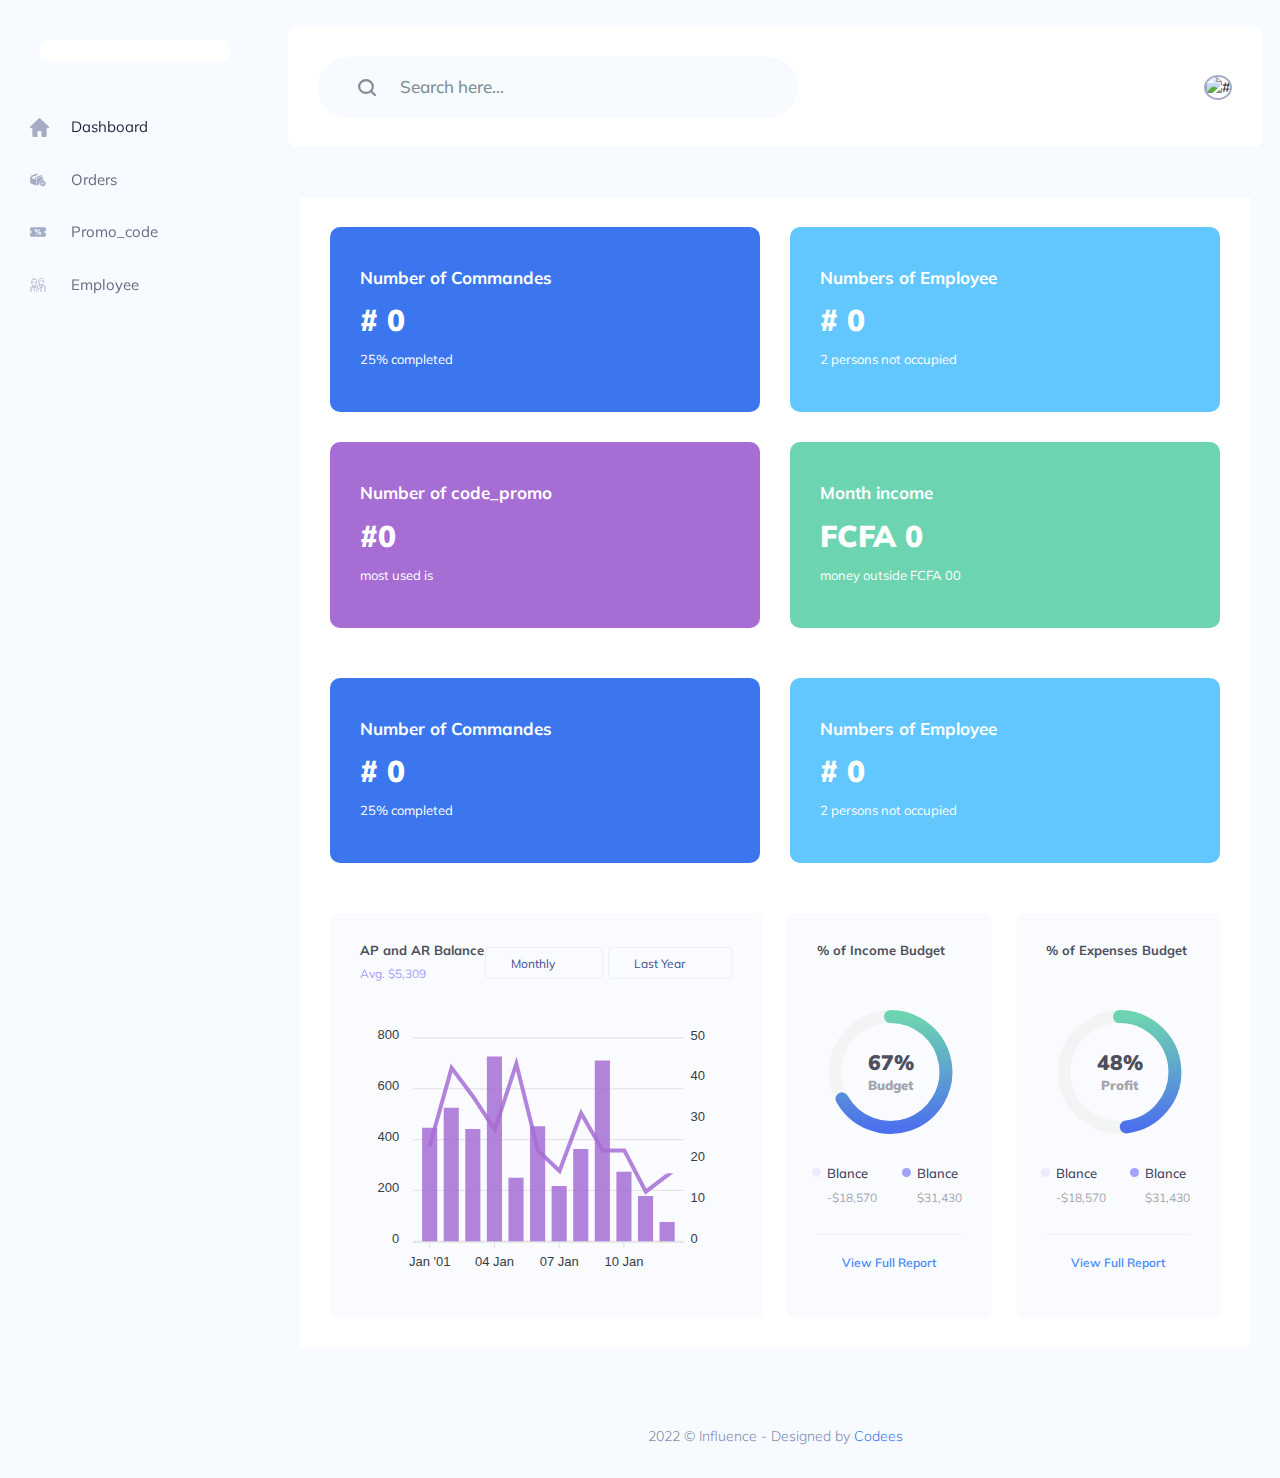
==== index.html @ ca8e5f1f "baseic design complete" ====
<!DOCTYPE html>
<html lang="zxx">

<head>

    <meta charset="utf-8" />
    <meta name="viewport" content="width=device-width, initial-scale=1, shrink-to-fit=no" />
    <title>Finance</title>
    <link rel="icon" href="img/panda.png" type="image/png">

    <link rel="stylesheet" href="css/bootstrap1.min.css" />

    <link rel="stylesheet" href="vendors/themefy_icon/themify-icons.css" />

    <link rel="stylesheet" href="vendors/swiper_slider/css/swiper.min.css" />

    <link rel="stylesheet" href="vendors/select2/css/select2.min.css" />

    <link rel="stylesheet" href="vendors/niceselect/css/nice-select.css" />

    <link rel="stylesheet" href="vendors/owl_carousel/css/owl.carousel.css" />

    <link rel="stylesheet" href="vendors/gijgo/gijgo.min.css" />

    <link rel="stylesheet" href="vendors/font_awesome/css/all.min.css" />
    <link rel="stylesheet" href="vendors/tagsinput/tagsinput.css" />

    <link rel="stylesheet" href="vendors/datatable/css/jquery.dataTables.min.css" />
    <link rel="stylesheet" href="vendors/datatable/css/responsive.dataTables.min.css" />
    <link rel="stylesheet" href="vendors/datatable/css/buttons.dataTables.min.css" />

    <link rel="stylesheet" href="vendors/text_editor/summernote-bs4.css" />

    <link rel="stylesheet" href="vendors/morris/morris.css">

    <link rel="stylesheet" href="vendors/material_icon/material-icons.css" />

    <link rel="stylesheet" href="css/metisMenu.css">

    <link rel="stylesheet" href="css/style1.css" />
    <link rel="stylesheet" href="css/colors/default.css" id="colorSkinCSS">
</head>

<body class="crm_body_bg">



    <nav class="sidebar">
        <div class="logo d-flex justify-content-between">
            <a href="index.html"><img src="img/inverse_logo.png" alt=""></a>
            <div class="sidebar_close_icon d-lg-none">
                <i class="ti-close"></i>
            </div>
        </div>
        <ul id="sidebar_menu">
            <li class="mm-active">
                <a  href="/" aria-expanded="false">
                    <img src="img/menu-icon/1.svg" alt="">
                    <span>Dashboard</span>
                </a>
            </li>
            <li class="">
                <a href="order.html" aria-expanded="false">
                    <img src="img/menu-icon/booking.svg" alt="">
                    <span>Orders</span>
                </a>
            </li>
            <li class="">
                <a href="promo.html" aria-expanded="false">
                    <img src="img/menu-icon/discount.svg" alt="">
                    
                    <span>Promo_code</span>
                </a>
            </li>
            <li class="">
                <a href="employee.html" aria-expanded="false">
                    <img src="img/menu-icon/employees.svg" alt="">
                    <span>Employee</span>
                </a>
            </li>
          
        </ul>
    </nav>


    <section class="main_content dashboard_part">

        <div class="container-fluid g-0">
            <div class="row">
                <div class="col-lg-12 p-0">
                    <div class="header_iner d-flex justify-content-between align-items-center">
                        <div class="sidebar_icon d-lg-none">
                            <i class="ti-menu"></i>
                        </div>
                        <div class="serach_field-area">
                            <div class="search_inner">
                                <form action="#">
                                    <div class="search_field">
                                        <input type="text" placeholder="Search here...">
                                    </div>
                                    <button type="submit"> <img src="img/icon/icon_search.svg" alt=""> </button>
                                </form>
                            </div>
                        </div>
                        <div class="header_right d-flex justify-content-between align-items-center">
                            <div class="profile_info">
                                <img src="img/panda.png" alt="#">
                                <div class="profile_info_iner">
                                    <p>Welcome Admin!</p>
                                    <h5> admin </h5>
                                    <div class="profile_info_details">
                                        <a href="#">My Profile <i class="ti-user"></i></a>
                                        <a href="#">Settings <i class="ti-settings"></i></a>
                                        <a href="#">Log Out <i class="ti-shift-left"></i></a>
                                    </div>
                                </div>
                            </div>
                        </div>
                    </div>
                </div>
            </div>
        </div>

        <div class="main_content_iner ">
            <div class="container-fluid plr_30 body_white_bg pt_30">
                <div class="row justify-content-center">
                    <div class="col-lg-12">
                        <div class="single_element">
                            <div class="quick_activity">
                                <div class="row">
                                    <div class="col-12">
                                        <div class="quick_activity_wrap">
                                            <div class="single_quick_activity ">
                                                <h4>Number of Commandes</h4>
                                                <h3># <span class="counter">000</span> </h3>
                                                <p>25% completed</p>
                                            </div>
                                            <div class="single_quick_activity">
                                                <h4>Numbers of Employee</h4>
                                                <h3># <span class="counter">000</span> </h3>
                                                <p>2 persons not occupied</p>
                                            </div>
                                            <div class="single_quick_activity">
                                                <h4>Number of code_promo</h4>
                                                <h3>#<span class="counter">000</span> </h3>
                                                <p>most used is </p>
                                            </div>
                                            <div class="single_quick_activity">
                                                <h4>Month income</h4>
                                                <h3>FCFA <span class="counter">00</span> </h3>
                                                <p>money outside FCFA 00</p>
                                            </div>
                                        </div>
                                    </div>
                                </div>
                                <div class="row">
                                    <div class="col-12">
                                        <div class="quick_activity_wrap">
                                            <div class="single_quick_activity ">
                                                <h4>Number of Commandes</h4>
                                                <h3># <span class="counter">000</span> </h3>
                                                <p>25% completed</p>
                                            </div>
                                            <div class="single_quick_activity">
                                                <h4>Numbers of Employee</h4>
                                                <h3># <span class="counter">000</span> </h3>
                                                <p>2 persons not occupied</p>
                                            </div>
                                        </div>
                                    </div>
                                </div>
                            </div>
                        </div>
                    </div>
                    
                    <div class="col-lg-12 col-xl-6">
                        <div class="white_box mb_30 min_430">
                            <div class="box_header  box_header_block ">
                                <div class="main-title">
                                    <h3 class="mb-0">AP and AR Balance</h3>
                                    <span>Avg. $5,309</span>
                                </div>
                                <div class="box_select d-flex">
                                    <select class="nice_Select2 mr_5">
                                        <option value="1">Monthly</option>
                                        <option value="1">Monthly</option>
                                    </select>
                                    <select class="nice_Select2 ">
                                        <option value="1">Last Year</option>
                                        <option value="1">this Year</option>
                                    </select>
                                </div>
                            </div>
                            <div id="bar_active"></div>
                        </div>
                    </div>
                    <div class="col-md-6 col-lg-6 col-xl-3 ">
                        <div class="white_box mb_30 min_430">
                            <div class="box_header  box_header_block">
                                <div class="main-title">
                                    <h3 class="mb-0">% of Income Budget</h3>
                                </div>
                            </div>
                            <div id="radial_2"></div>
                            <div class="radial_footer">
                                <div class="radial_footer_inner d-flex justify-content-between">
                                    <div class="left_footer">
                                        <h5> <span style="background-color: #EDECFE;"></span> Blance</h5>
                                        <p>-$18,570</p>
                                    </div>
                                    <div class="left_footer">
                                        <h5> <span style="background-color: #A4A1FB;"></span> Blance</h5>
                                        <p>$31,430</p>
                                    </div>
                                </div>
                                <div class="radial_bottom">
                                    <p><a href="#">View Full Report</a></p>
                                </div>
                            </div>
                        </div>
                    </div>
                    <div class="col-md-6 col-lg-6 col-xl-3">
                        <div class="white_box min_430">
                            <div class="box_header  box_header_block">
                                <div class="main-title">
                                    <h3 class="mb-0">% of Expenses Budget</h3>
                                </div>
                            </div>
                            <div id="radial_1"></div>
                            <div class="radial_footer">
                                <div class="radial_footer_inner d-flex justify-content-between">
                                    <div class="left_footer">
                                        <h5> <span style="background-color: #EDECFE;"></span> Blance</h5>
                                        <p>-$18,570</p>
                                    </div>
                                    <div class="left_footer">
                                        <h5> <span style="background-color: #A4A1FB;"></span> Blance</h5>
                                        <p>$31,430</p>
                                    </div>
                                </div>
                                <div class="radial_bottom">
                                    <p><a href="#">View Full Report</a></p>
                                </div>
                            </div>
                        </div>
                    </div>

                </div>
            </div>
        </div>

        <div class="footer_part">
            <div class="container-fluid">
                <div class="row">
                    <div class="col-lg-12 col-sm-12">
                        <div class="footer_iner text-center">
                            <p>2022 © Influence - Designed by<a target="_blank" href="https://www.codees.cf/"> Codees</a></p>
                        </div>
                    </div>
                </div>
            </div>
        </div>
    </section>



    <script src="js/jquery1-3.4.1.min.js"></script>

    <script src="js/popper1.min.js"></script>

    <script src="js/bootstrap1.min.js"></script>

    <script src="js/metisMenu.js"></script>

    <script src="vendors/count_up/jquery.waypoints.min.js"></script>

    <script src="vendors/chartlist/Chart.min.js"></script>

    <script src="vendors/count_up/jquery.counterup.min.js"></script>

    <script src="vendors/swiper_slider/js/swiper.min.js"></script>

    <script src="vendors/niceselect/js/jquery.nice-select.min.js"></script>

    <script src="vendors/owl_carousel/js/owl.carousel.min.js"></script>

    <script src="vendors/gijgo/gijgo.min.js"></script>

    <script src="vendors/datatable/js/jquery.dataTables.min.js"></script>
    <script src="vendors/datatable/js/dataTables.responsive.min.js"></script>
    <script src="vendors/datatable/js/dataTables.buttons.min.js"></script>
    <script src="vendors/datatable/js/buttons.flash.min.js"></script>
    <script src="vendors/datatable/js/jszip.min.js"></script>
    <script src="vendors/datatable/js/pdfmake.min.js"></script>
    <script src="vendors/datatable/js/vfs_fonts.js"></script>
    <script src="vendors/datatable/js/buttons.html5.min.js"></script>
    <script src="vendors/datatable/js/buttons.print.min.js"></script>
    <script src="js/chart.min.js"></script>

    <script src="vendors/progressbar/jquery.barfiller.js"></script>

    <script src="vendors/tagsinput/tagsinput.js"></script>

    <script src="vendors/text_editor/summernote-bs4.js"></script>
    <script src="vendors/apex_chart/apexcharts.js"></script>

    <script src="js/custom.js"></script>

    <script src="js/active_chart.js"></script>
    <script src="vendors/apex_chart/radial_active.js"></script>
    <script src="vendors/apex_chart/stackbar.js"></script>
    <script src="vendors/apex_chart/area_chart.js"></script>

    <script src="vendors/apex_chart/bar_active_1.js"></script>
    <script src="vendors/chartjs/chartjs_active.js"></script>

</body>

</html>
---- vendors/themefy_icon/themify-icons.css ----
@font-face{font-family:themify;src:url(fonts/themify.eot?-fvbane);src:url(fonts/themify.eot?#iefix-fvbane) format('embedded-opentype'),url(fonts/themify.woff?-fvbane) format('woff'),url(fonts/themify.ttf?-fvbane) format('truetype'),url(fonts/themify.svg?-fvbane#themify) format('svg');font-weight:400;font-style:normal}[class^=ti-],[class*=" ti-"]{font-family:themify;speak:none;font-style:normal;font-weight:400;font-variant:normal;text-transform:none;line-height:1;-webkit-font-smoothing:antialiased;-moz-osx-font-smoothing:grayscale}.ti-wand:before{content:"\e600"}.ti-volume:before{content:"\e601"}.ti-user:before{content:"\e602"}.ti-unlock:before{content:"\e603"}.ti-unlink:before{content:"\e604"}.ti-trash:before{content:"\e605"}.ti-thought:before{content:"\e606"}.ti-target:before{content:"\e607"}.ti-tag:before{content:"\e608"}.ti-tablet:before{content:"\e609"}.ti-star:before{content:"\e60a"}.ti-spray:before{content:"\e60b"}.ti-signal:before{content:"\e60c"}.ti-shopping-cart:before{content:"\e60d"}.ti-shopping-cart-full:before{content:"\e60e"}.ti-settings:before{content:"\e60f"}.ti-search:before{content:"\e610"}.ti-zoom-in:before{content:"\e611"}.ti-zoom-out:before{content:"\e612"}.ti-cut:before{content:"\e613"}.ti-ruler:before{content:"\e614"}.ti-ruler-pencil:before{content:"\e615"}.ti-ruler-alt:before{content:"\e616"}.ti-bookmark:before{content:"\e617"}.ti-bookmark-alt:before{content:"\e618"}.ti-reload:before{content:"\e619"}.ti-plus:before{content:"\e61a"}.ti-pin:before{content:"\e61b"}.ti-pencil:before{content:"\e61c"}.ti-pencil-alt:before{content:"\e61d"}.ti-paint-roller:before{content:"\e61e"}.ti-paint-bucket:before{content:"\e61f"}.ti-na:before{content:"\e620"}.ti-mobile:before{content:"\e621"}.ti-minus:before{content:"\e622"}.ti-medall:before{content:"\e623"}.ti-medall-alt:before{content:"\e624"}.ti-marker:before{content:"\e625"}.ti-marker-alt:before{content:"\e626"}.ti-arrow-up:before{content:"\e627"}.ti-arrow-right:before{content:"\e628"}.ti-arrow-left:before{content:"\e629"}.ti-arrow-down:before{content:"\e62a"}.ti-lock:before{content:"\e62b"}.ti-location-arrow:before{content:"\e62c"}.ti-link:before{content:"\e62d"}.ti-layout:before{content:"\e62e"}.ti-layers:before{content:"\e62f"}.ti-layers-alt:before{content:"\e630"}.ti-key:before{content:"\e631"}.ti-import:before{content:"\e632"}.ti-image:before{content:"\e633"}.ti-heart:before{content:"\e634"}.ti-heart-broken:before{content:"\e635"}.ti-hand-stop:before{content:"\e636"}.ti-hand-open:before{content:"\e637"}.ti-hand-drag:before{content:"\e638"}.ti-folder:before{content:"\e639"}.ti-flag:before{content:"\e63a"}.ti-flag-alt:before{content:"\e63b"}.ti-flag-alt-2:before{content:"\e63c"}.ti-eye:before{content:"\e63d"}.ti-export:before{content:"\e63e"}.ti-exchange-vertical:before{content:"\e63f"}.ti-desktop:before{content:"\e640"}.ti-cup:before{content:"\e641"}.ti-crown:before{content:"\e642"}.ti-comments:before{content:"\e643"}.ti-comment:before{content:"\e644"}.ti-comment-alt:before{content:"\e645"}.ti-close:before{content:"\e646"}.ti-clip:before{content:"\e647"}.ti-angle-up:before{content:"\e648"}.ti-angle-right:before{content:"\e649"}.ti-angle-left:before{content:"\e64a"}.ti-angle-down:before{content:"\e64b"}.ti-check:before{content:"\e64c"}.ti-check-box:before{content:"\e64d"}.ti-camera:before{content:"\e64e"}.ti-announcement:before{content:"\e64f"}.ti-brush:before{content:"\e650"}.ti-briefcase:before{content:"\e651"}.ti-bolt:before{content:"\e652"}.ti-bolt-alt:before{content:"\e653"}.ti-blackboard:before{content:"\e654"}.ti-bag:before{content:"\e655"}.ti-move:before{content:"\e656"}.ti-arrows-vertical:before{content:"\e657"}.ti-arrows-horizontal:before{content:"\e658"}.ti-fullscreen:before{content:"\e659"}.ti-arrow-top-right:before{content:"\e65a"}.ti-arrow-top-left:before{content:"\e65b"}.ti-arrow-circle-up:before{content:"\e65c"}.ti-arrow-circle-right:before{content:"\e65d"}.ti-arrow-circle-left:before{content:"\e65e"}.ti-arrow-circle-down:before{content:"\e65f"}.ti-angle-double-up:before{content:"\e660"}.ti-angle-double-right:before{content:"\e661"}.ti-angle-double-left:before{content:"\e662"}.ti-angle-double-down:before{content:"\e663"}.ti-zip:before{content:"\e664"}.ti-world:before{content:"\e665"}.ti-wheelchair:before{content:"\e666"}.ti-view-list:before{content:"\e667"}.ti-view-list-alt:before{content:"\e668"}.ti-view-grid:before{content:"\e669"}.ti-uppercase:before{content:"\e66a"}.ti-upload:before{content:"\e66b"}.ti-underline:before{content:"\e66c"}.ti-truck:before{content:"\e66d"}.ti-timer:before{content:"\e66e"}.ti-ticket:before{content:"\e66f"}.ti-thumb-up:before{content:"\e670"}.ti-thumb-down:before{content:"\e671"}.ti-text:before{content:"\e672"}.ti-stats-up:before{content:"\e673"}.ti-stats-down:before{content:"\e674"}.ti-split-v:before{content:"\e675"}.ti-split-h:before{content:"\e676"}.ti-smallcap:before{content:"\e677"}.ti-shine:before{content:"\e678"}.ti-shift-right:before{content:"\e679"}.ti-shift-left:before{content:"\e67a"}.ti-shield:before{content:"\e67b"}.ti-notepad:before{content:"\e67c"}.ti-server:before{content:"\e67d"}.ti-quote-right:before{content:"\e67e"}.ti-quote-left:before{content:"\e67f"}.ti-pulse:before{content:"\e680"}.ti-printer:before{content:"\e681"}.ti-power-off:before{content:"\e682"}.ti-plug:before{content:"\e683"}.ti-pie-chart:before{content:"\e684"}.ti-paragraph:before{content:"\e685"}.ti-panel:before{content:"\e686"}.ti-package:before{content:"\e687"}.ti-music:before{content:"\e688"}.ti-music-alt:before{content:"\e689"}.ti-mouse:before{content:"\e68a"}.ti-mouse-alt:before{content:"\e68b"}.ti-money:before{content:"\e68c"}.ti-microphone:before{content:"\e68d"}.ti-menu:before{content:"\e68e"}.ti-menu-alt:before{content:"\e68f"}.ti-map:before{content:"\e690"}.ti-map-alt:before{content:"\e691"}.ti-loop:before{content:"\e692"}.ti-location-pin:before{content:"\e693"}.ti-list:before{content:"\e694"}.ti-light-bulb:before{content:"\e695"}.ti-Italic:before{content:"\e696"}.ti-info:before{content:"\e697"}.ti-infinite:before{content:"\e698"}.ti-id-badge:before{content:"\e699"}.ti-hummer:before{content:"\e69a"}.ti-home:before{content:"\e69b"}.ti-help:before{content:"\e69c"}.ti-headphone:before{content:"\e69d"}.ti-harddrives:before{content:"\e69e"}.ti-harddrive:before{content:"\e69f"}.ti-gift:before{content:"\e6a0"}.ti-game:before{content:"\e6a1"}.ti-filter:before{content:"\e6a2"}.ti-files:before{content:"\e6a3"}.ti-file:before{content:"\e6a4"}.ti-eraser:before{content:"\e6a5"}.ti-envelope:before{content:"\e6a6"}.ti-download:before{content:"\e6a7"}.ti-direction:before{content:"\e6a8"}.ti-direction-alt:before{content:"\e6a9"}.ti-dashboard:before{content:"\e6aa"}.ti-control-stop:before{content:"\e6ab"}.ti-control-shuffle:before{content:"\e6ac"}.ti-control-play:before{content:"\e6ad"}.ti-control-pause:before{content:"\e6ae"}.ti-control-forward:before{content:"\e6af"}.ti-control-backward:before{content:"\e6b0"}.ti-cloud:before{content:"\e6b1"}.ti-cloud-up:before{content:"\e6b2"}.ti-cloud-down:before{content:"\e6b3"}.ti-clipboard:before{content:"\e6b4"}.ti-car:before{content:"\e6b5"}.ti-calendar:before{content:"\e6b6"}.ti-book:before{content:"\e6b7"}.ti-bell:before{content:"\e6b8"}.ti-basketball:before{content:"\e6b9"}.ti-bar-chart:before{content:"\e6ba"}.ti-bar-chart-alt:before{content:"\e6bb"}.ti-back-right:before{content:"\e6bc"}.ti-back-left:before{content:"\e6bd"}.ti-arrows-corner:before{content:"\e6be"}.ti-archive:before{content:"\e6bf"}.ti-anchor:before{content:"\e6c0"}.ti-align-right:before{content:"\e6c1"}.ti-align-left:before{content:"\e6c2"}.ti-align-justify:before{content:"\e6c3"}.ti-align-center:before{content:"\e6c4"}.ti-alert:before{content:"\e6c5"}.ti-alarm-clock:before{content:"\e6c6"}.ti-agenda:before{content:"\e6c7"}.ti-write:before{content:"\e6c8"}.ti-window:before{content:"\e6c9"}.ti-widgetized:before{content:"\e6ca"}.ti-widget:before{content:"\e6cb"}.ti-widget-alt:before{content:"\e6cc"}.ti-wallet:before{content:"\e6cd"}.ti-video-clapper:before{content:"\e6ce"}.ti-video-camera:before{content:"\e6cf"}.ti-vector:before{content:"\e6d0"}.ti-themify-logo:before{content:"\e6d1"}.ti-themify-favicon:before{content:"\e6d2"}.ti-themify-favicon-alt:before{content:"\e6d3"}.ti-support:before{content:"\e6d4"}.ti-stamp:before{content:"\e6d5"}.ti-split-v-alt:before{content:"\e6d6"}.ti-slice:before{content:"\e6d7"}.ti-shortcode:before{content:"\e6d8"}.ti-shift-right-alt:before{content:"\e6d9"}.ti-shift-left-alt:before{content:"\e6da"}.ti-ruler-alt-2:before{content:"\e6db"}.ti-receipt:before{content:"\e6dc"}.ti-pin2:before{content:"\e6dd"}.ti-pin-alt:before{content:"\e6de"}.ti-pencil-alt2:before{content:"\e6df"}.ti-palette:before{content:"\e6e0"}.ti-more:before{content:"\e6e1"}.ti-more-alt:before{content:"\e6e2"}.ti-microphone-alt:before{content:"\e6e3"}.ti-magnet:before{content:"\e6e4"}.ti-line-double:before{content:"\e6e5"}.ti-line-dotted:before{content:"\e6e6"}.ti-line-dashed:before{content:"\e6e7"}.ti-layout-width-full:before{content:"\e6e8"}.ti-layout-width-default:before{content:"\e6e9"}.ti-layout-width-default-alt:before{content:"\e6ea"}.ti-layout-tab:before{content:"\e6eb"}.ti-layout-tab-window:before{content:"\e6ec"}.ti-layout-tab-v:before{content:"\e6ed"}.ti-layout-tab-min:before{content:"\e6ee"}.ti-layout-slider:before{content:"\e6ef"}.ti-layout-slider-alt:before{content:"\e6f0"}.ti-layout-sidebar-right:before{content:"\e6f1"}.ti-layout-sidebar-none:before{content:"\e6f2"}.ti-layout-sidebar-left:before{content:"\e6f3"}.ti-layout-placeholder:before{content:"\e6f4"}.ti-layout-menu:before{content:"\e6f5"}.ti-layout-menu-v:before{content:"\e6f6"}.ti-layout-menu-separated:before{content:"\e6f7"}.ti-layout-menu-full:before{content:"\e6f8"}.ti-layout-media-right-alt:before{content:"\e6f9"}.ti-layout-media-right:before{content:"\e6fa"}.ti-layout-media-overlay:before{content:"\e6fb"}.ti-layout-media-overlay-alt:before{content:"\e6fc"}.ti-layout-media-overlay-alt-2:before{content:"\e6fd"}.ti-layout-media-left-alt:before{content:"\e6fe"}.ti-layout-media-left:before{content:"\e6ff"}.ti-layout-media-center-alt:before{content:"\e700"}.ti-layout-media-center:before{content:"\e701"}.ti-layout-list-thumb:before{content:"\e702"}.ti-layout-list-thumb-alt:before{content:"\e703"}.ti-layout-list-post:before{content:"\e704"}.ti-layout-list-large-image:before{content:"\e705"}.ti-layout-line-solid:before{content:"\e706"}.ti-layout-grid4:before{content:"\e707"}.ti-layout-grid3:before{content:"\e708"}.ti-layout-grid2:before{content:"\e709"}.ti-layout-grid2-thumb:before{content:"\e70a"}.ti-layout-cta-right:before{content:"\e70b"}.ti-layout-cta-left:before{content:"\e70c"}.ti-layout-cta-center:before{content:"\e70d"}.ti-layout-cta-btn-right:before{content:"\e70e"}.ti-layout-cta-btn-left:before{content:"\e70f"}.ti-layout-column4:before{content:"\e710"}.ti-layout-column3:before{content:"\e711"}.ti-layout-column2:before{content:"\e712"}.ti-layout-accordion-separated:before{content:"\e713"}.ti-layout-accordion-merged:before{content:"\e714"}.ti-layout-accordion-list:before{content:"\e715"}.ti-ink-pen:before{content:"\e716"}.ti-info-alt:before{content:"\e717"}.ti-help-alt:before{content:"\e718"}.ti-headphone-alt:before{content:"\e719"}.ti-hand-point-up:before{content:"\e71a"}.ti-hand-point-right:before{content:"\e71b"}.ti-hand-point-left:before{content:"\e71c"}.ti-hand-point-down:before{content:"\e71d"}.ti-gallery:before{content:"\e71e"}.ti-face-smile:before{content:"\e71f"}.ti-face-sad:before{content:"\e720"}.ti-credit-card:before{content:"\e721"}.ti-control-skip-forward:before{content:"\e722"}.ti-control-skip-backward:before{content:"\e723"}.ti-control-record:before{content:"\e724"}.ti-control-eject:before{content:"\e725"}.ti-comments-smiley:before{content:"\e726"}.ti-brush-alt:before{content:"\e727"}.ti-youtube:before{content:"\e728"}.ti-vimeo:before{content:"\e729"}.ti-twitter:before{content:"\e72a"}.ti-time:before{content:"\e72b"}.ti-tumblr:before{content:"\e72c"}.ti-skype:before{content:"\e72d"}.ti-share:before{content:"\e72e"}.ti-share-alt:before{content:"\e72f"}.ti-rocket:before{content:"\e730"}.ti-pinterest:before{content:"\e731"}.ti-new-window:before{content:"\e732"}.ti-microsoft:before{content:"\e733"}.ti-list-ol:before{content:"\e734"}.ti-linkedin:before{content:"\e735"}.ti-layout-sidebar-2:before{content:"\e736"}.ti-layout-grid4-alt:before{content:"\e737"}.ti-layout-grid3-alt:before{content:"\e738"}.ti-layout-grid2-alt:before{content:"\e739"}.ti-layout-column4-alt:before{content:"\e73a"}.ti-layout-column3-alt:before{content:"\e73b"}.ti-layout-column2-alt:before{content:"\e73c"}.ti-instagram:before{content:"\e73d"}.ti-google:before{content:"\e73e"}.ti-github:before{content:"\e73f"}.ti-flickr:before{content:"\e740"}.ti-facebook:before{content:"\e741"}.ti-dropbox:before{content:"\e742"}.ti-dribbble:before{content:"\e743"}.ti-apple:before{content:"\e744"}.ti-android:before{content:"\e745"}.ti-save:before{content:"\e746"}.ti-save-alt:before{content:"\e747"}.ti-yahoo:before{content:"\e748"}.ti-wordpress:before{content:"\e749"}.ti-vimeo-alt:before{content:"\e74a"}.ti-twitter-alt:before{content:"\e74b"}.ti-tumblr-alt:before{content:"\e74c"}.ti-trello:before{content:"\e74d"}.ti-stack-overflow:before{content:"\e74e"}.ti-soundcloud:before{content:"\e74f"}.ti-sharethis:before{content:"\e750"}.ti-sharethis-alt:before{content:"\e751"}.ti-reddit:before{content:"\e752"}.ti-pinterest-alt:before{content:"\e753"}.ti-microsoft-alt:before{content:"\e754"}.ti-linux:before{content:"\e755"}.ti-jsfiddle:before{content:"\e756"}.ti-joomla:before{content:"\e757"}.ti-html5:before{content:"\e758"}.ti-flickr-alt:before{content:"\e759"}.ti-email:before{content:"\e75a"}.ti-drupal:before{content:"\e75b"}.ti-dropbox-alt:before{content:"\e75c"}.ti-css3:before{content:"\e75d"}.ti-rss:before{content:"\e75e"}.ti-rss-alt:before{content:"\e75f"}
---- vendors/niceselect/css/nice-select.css ----
.nice-select{-webkit-tap-highlight-color:transparent;background-color:#fff;border-radius:5px;border:solid 1px #e8e8e8;box-sizing:border-box;clear:both;cursor:pointer;display:block;float:left;font-family:inherit;font-size:14px;font-weight:400;height:42px;line-height:40px;outline:none;padding-left:18px;padding-right:30px;position:relative;text-align:left!important;-webkit-transition:all .2s ease-in-out;transition:all .2s ease-in-out;-webkit-user-select:none;-moz-user-select:none;-ms-user-select:none;user-select:none;white-space:nowrap;width:auto}.nice-select:hover{border-color:#dbdbdb}.nice-select:active,.nice-select.open,.nice-select:focus{border-color:#999}.nice-select:after{border-bottom:2px solid #999;border-right:2px solid #999;content:"";display:block;height:5px;margin-top:-4px;pointer-events:none;position:absolute;right:12px;top:50%;-webkit-transform-origin:66% 66%;-ms-transform-origin:66% 66%;transform-origin:66% 66%;-webkit-transform:rotate(45deg);-ms-transform:rotate(45deg);transform:rotate(45deg);-webkit-transition:all .15s ease-in-out;transition:all .15s ease-in-out;width:5px}.nice-select.open:after{-webkit-transform:rotate(-135deg);-ms-transform:rotate(-135deg);transform:rotate(-135deg)}.nice-select.open .list{opacity:1;pointer-events:auto;max-height:400px;overflow-y:scroll;-webkit-transform:scale(1) translateY(0);-ms-transform:scale(1) translateY(0);transform:scale(1) translateY(0)}.nice-select.disabled{border-color:#ededed;color:#999;pointer-events:none}.nice-select.disabled:after{border-color:#ccc}.nice-select.wide{width:100%}.nice-select.wide .list{left:0!important;right:0!important}.nice-select.right{float:right}.nice-select.right .list{left:auto;right:0}.nice-select.small{font-size:12px;height:36px;line-height:34px}.nice-select.small:after{height:4px;width:4px}.nice-select.small .option{line-height:34px;min-height:34px}.nice-select .list{background-color:#fff;border-radius:5px;box-shadow:0 0 0 1px rgba(68,68,68,.11);box-sizing:border-box;margin-top:4px;opacity:0;overflow:hidden;padding:0;pointer-events:none;position:absolute;top:100%;left:0;-webkit-transform-origin:50% 0;-ms-transform-origin:50% 0;transform-origin:50% 0;-webkit-transform:scale(.75) translateY(-21px);-ms-transform:scale(.75) translateY(-21px);transform:scale(.75) translateY(-21px);-webkit-transition:all .2s cubic-bezier(.5,0,0,1.25),opacity .15s ease-out;transition:all .2s cubic-bezier(.5,0,0,1.25),opacity .15s ease-out;z-index:9}.nice-select .list:hover .option:not(:hover){background-color:transparent!important}.nice-select .option{cursor:pointer;font-weight:400;line-height:40px;list-style:none;min-height:40px;outline:none;padding-left:18px;padding-right:29px;text-align:left;-webkit-transition:all .2s;transition:all .2s}.nice-select .option:hover,.nice-select .option.focus,.nice-select .option.selected.focus{background-color:#f6f6f6}.nice-select .option.selected{font-weight:700}.nice-select .option.disabled{background-color:transparent;color:#999;cursor:default;font-size:13px;text-transform:capitalize;min-height:30px;line-height:30px;padding-top:12px;border-bottom:1px solid #ccc;margin:0 20px 10px;padding-left:0}.nice-select .option.disabled:hover{color:#999}.no-csspointerevents .nice-select .list{display:none}.no-csspointerevents .nice-select.open .list{display:block}.nice-select .list::-webkit-scrollbar{width:0}.nice-select .list{margin-top:5px;top:100%;border-top:0;border-radius:0 0 5px 5px;max-height:210px;overflow-y:scroll;padding:52px 0 0}.nice-select.has-multiple{white-space:inherit;height:auto;padding:7px 12px;min-height:36px;line-height:22px}.nice-select.has-multiple span.current{border:1px solid #ccc;background:#eee;padding:0 10px;border-radius:3px;display:inline-block;line-height:24px;font-size:14px;margin-bottom:3px;margin-right:3px}.nice-select.has-multiple .multiple-options{display:block;line-height:24px;padding:0}.nice-select .nice-select-search-box{box-sizing:border-box;position:absolute;width:100%;top:100%;left:0;z-index:8;padding:5px;background:#fff;opacity:0;pointer-events:none;border-radius:5px 5px 0 0;-webkit-transform-origin:50% 0;-ms-transform-origin:50% 0;transform-origin:50% 0;-webkit-transform:scale(.75) translateY(-21px);-ms-transform:scale(.75) translateY(-21px);transform:scale(.75) translateY(-21px);-webkit-transition:all .2s cubic-bezier(.5,0,0,1.25),opacity .15s ease-out;transition:all .2s cubic-bezier(.5,0,0,1.25),opacity .15s ease-out}.nice-select .nice-select-search{box-sizing:border-box;background-color:#fff;border:1px solid rgba(130,139,178,.3);border-radius:3px;box-shadow:none;color:#333;display:inline-block;vertical-align:middle;padding:0 8px;width:100%!important;height:36px;line-height:36px;outline:0!important}.nice-select.open .nice-select-search-box{opacity:1;z-index:99999;border-radius:0 0 10px 10px;pointer-events:auto;-webkit-transform:scale(1) translateY(1px);-ms-transform:scale(1) translateY(1px);transform:scale(1) translateY(1px)}.nice-select-search::-webkit-input-placeholder{position:relative;top:0}.nice-select-search::-moz-placeholder{position:relative;top:0}.nice-select-search:-ms-input-placeholder{position:relative;top:0}.nice-select-search:-moz-placeholder{position:relative;top:0}
---- vendors/gijgo/gijgo.min.css ----
.gj-button-md,
.gj-text-align-center {
  text-align: center;
}
.gj-button-md,
.gj-modal {
  overflow: hidden;
  outline: 0;
}
.gj-button-md,
.gj-button-md-group {
  position: relative;
  vertical-align: middle;
}
.gj-button,
.gj-button-md,
.gj-cursor-pointer {
  cursor: pointer;
}
.gj-button {
  background-color: #f5f5f5;
  border: 1px solid #ddd;
  color: #000;
  border-radius: 3px;
  padding: 6px 10px;
}
.gj-unselectable {
  -webkit-touch-callout: none;
  -webkit-user-select: none;
  -khtml-user-select: none;
  -moz-user-select: none;
  -ms-user-select: none;
  user-select: none;
}
.gj-row {
  display: -webkit-box;
  display: -ms-flexbox;
  display: flex;
  -ms-flex-wrap: wrap;
  flex-wrap: wrap;
}
.gj-margin-left-5 {
  margin-left: 5px;
}
.gj-margin-left-10 {
  margin-left: 10px;
}
.gj-width-full {
  width: 100%;
}
.gj-font-size-16 {
  font-size: 16px;
}
.gj-hidden {
  display: none;
}
.gj-button-md {
  background: 0 0;
  border: none;
  border-radius: 2px;
  color: rgba(0, 0, 0, 0.87);
  height: 36px;
  margin: 0;
  min-width: 64px;
  padding: 0 16px;
  display: inline-block;
  font-family: Roboto, Helvetica, Arial, sans-serif;
  font-size: 1rem;
  font-weight: 500;
  text-transform: uppercase;
  letter-spacing: 0;
  will-change: box-shadow;
  transition: box-shadow 0.2s cubic-bezier(0.4, 0, 1, 1),
    background-color 0.2s cubic-bezier(0.4, 0, 0.2, 1),
    color 0.2s cubic-bezier(0.4, 0, 0.2, 1);
  text-decoration: none;
  line-height: 36px;
  -webkit-user-select: none;
  -moz-user-select: none;
  -ms-user-select: none;
  user-select: none;
}
.gj-button-md:hover {
  background-color: rgba(158, 158, 158, 0.2);
}
.gj-button-md:disabled {
  color: rgba(0, 0, 0, 0.26);
  background: 0 0;
}
.gj-button-md .gj-icon,
.gj-button-md .material-icons {
  vertical-align: middle;
}
.gj-button-md.gj-button-md-icon {
  width: 24px;
  height: 31px;
  min-width: 24px;
  padding: 0;
  display: table;
}
ul.gj-list-bootstrap li [data-role="image"],
ul.gj-list-md li [data-role="checkbox"],
ul.gj-list-md li [data-role="image"] {
  height: 24px;
  width: 24px;
}
.gj-button-md.gj-button-md-icon .gj-icon,
.gj-button-md.gj-button-md-icon .material-icons {
  display: table-cell;
  margin-right: 0;
  width: 24px;
  height: 24px;
}
.gj-button-md.active {
  background-color: rgba(158, 158, 158, 0.4);
}
.gj-button-md-group {
  display: inline-block;
}
.gj-textbox-md {
  border: none;
  border-bottom: 1px solid rgba(0, 0, 0, 0.42);
  display: block;
  font-family: Helvetica, Arial, sans-serif;
  font-size: 16px;
  line-height: 16px;
  padding: 4px 0;
  margin: 0;
  width: 100%;
  background: 0 0;
  text-align: left;
  color: rgba(0, 0, 0, 0.87);
}
.gj-textbox-md:active,
.gj-textbox-md:focus {
  /* border-bottom: 2px solid rgba(0, 0, 0, 0.42); */
  outline: 0;
}
.gj-textbox-md::placeholder {
  color: #7e7172;;
}
.gj-textbox-md:-ms-input-placeholder {
  color: #7e7172;;
}
.gj-textbox-md::-ms-input-placeholder {
  color: #7e7172;;
}
.gj-md-spacer-24 {
  min-width: 24px;
  width: 24px;
  display: inline-block;
}
.gj-md-spacer-32 {
  min-width: 32px;
  width: 32px;
  display: inline-block;
}
.gj-modal {
  position: fixed;
  top: 0;
  right: 0;
  bottom: 0;
  left: 0;
  z-index: 1203;
  display: none;
  -webkit-overflow-scrolling: touch;
  background-color: rgba(0, 0, 0, 0.54118);
  transition: 0.2s ease opacity;
  will-change: opacity;
}
ul.gj-list li [data-role="wrapper"] {
  display: table;
  width: 100%;
}
ul.gj-list li [data-role="checkbox"],
ul.gj-list li [data-role="image"] {
  display: table-cell;
  vertical-align: middle;
  text-align: center;
}
ul.gj-list li [data-role="display"] {
  display: table-cell;
  vertical-align: middle;
  cursor: pointer;
}
ul.gj-list li [data-role="display"]:empty:before {
  content: "\200b";
}
ul.gj-list-bootstrap {
  padding-left: 0;
  margin-bottom: 0;
}
ul.gj-list-bootstrap li {
  padding: 0;
}
ul.gj-list-bootstrap li [data-role="wrapper"] {
  padding: 0 10px;
}
ul.gj-list-bootstrap li [data-role="checkbox"] {
  width: 24px;
  padding: 3px;
}
ul.gj-list-bootstrap li [data-role="display"] {
  padding: 8px 0 8px 4px;
}
.list-group-item.active ul li,
.list-group-item.active:focus ul li,
.list-group-item.active:hover ul li {
  text-shadow: none;
  color: initial;
}
ul.gj-list-md {
  padding: 0;
  list-style: none;
  line-height: 24px;
  letter-spacing: 0;
  color: #616161;
}
.gj-picker-md,
ul.gj-list-md li {
  font-family: Roboto, Helvetica, Arial, sans-serif;
  font-size: 16px;
  font-weight: 400;
  letter-spacing: 0.04em;
  line-height: 1;
}
ul.gj-list-md li {
  display: list-item;
  list-style-type: none;
  padding: 0;
  min-height: unset;
  box-sizing: border-box;
  align-items: center;
  cursor: default;
  overflow: hidden;
  -webkit-flex-direction: row;
  -ms-flex-direction: row;
  flex-direction: row;
  -webkit-flex-wrap: nowrap;
  -ms-flex-wrap: nowrap;
  flex-wrap: nowrap;
}
ul.gj-list-md li [data-role="display"] {
  padding: 8px 0 8px 5px;
  order: 0;
  flex-grow: 2;
  text-decoration: none;
  box-sizing: border-box;
  align-items: center;
  text-align: left;
  color: rgba(0, 0, 0, 0.87);
}
ul.gj-list-md li.disabled > [data-role="wrapper"] > [data-role="display"] {
  color: #9e9e9e;
}
.gj-list-md-active {
  background: #e0e0e0;
  color: #ff3b00;
}
.gj-picker {
  position: absolute;
  z-index: 1203;
  background-color: #fff;
}
.gj-picker .selected {
  color: #fff;
}
.gj-picker-md {
  color: rgba(0, 0, 0, 0.87);
  border: 1px solid #e0e0e0;
}
.gj-modal .gj-picker-md {
  border: 0;
}
.gj-picker-md [role="header"] {
  color: rgba(255, 255, 255, 0.54);
  display: flex;
  background: #ff3b00;
  align-items: baseline;
  user-select: none;
  justify-content: center;
}
.gj-picker-md [role="footer"] {
  float: right;
  padding: 10px;
}
.gj-picker-md [role="footer"] button.gj-button-md {
  color: #ff3b00;
  font-weight: 700;
  font-size: 13px;
}
.gj-picker-bootstrap {
  border: 1px solid #e0e0e0;
}
.gj-picker-bootstrap .selected {
  color: #888;
}
.gj-picker-bootstrap [role="header"] {
  background: #eee;
  color: #aaa;
}
/* @font-face {
  font-family: gijgo-material;
  src: url(../fonts/gijgo-material.eot?235541);
  src: url(../fonts/gijgo-material.eot?235541#iefix) format("embedded-opentype"),
    url(../fonts/gijgo-material.ttf?235541) format("truetype"),
    url(../fonts/gijgo-material.woff?235541) format("woff"),
    url(../fonts/gijgo-material.svg?235541#gijgo-material) format("svg");
  font-weight: 400;
  font-style: normal;
} */
.gj-icon {
  font-family: gijgo-material !important;
  font-size: 24px;
  speak: none;
  font-style: normal;
  font-weight: 400;
  font-variant: normal;
  text-transform: none;
  line-height: 1;
  letter-spacing: 0;
  -webkit-font-feature-settings: "liga";
  -moz-font-feature-settings: "liga=1";
  -moz-font-feature-settings: "liga";
  -ms-font-feature-settings: "liga" 1;
  font-feature-settings: "liga";
  -webkit-font-variant-ligatures: discretionary-ligatures;
  font-variant-ligatures: discretionary-ligatures;
  -webkit-font-smoothing: antialiased;
  -moz-osx-font-smoothing: grayscale;
}
.gj-icon.undo:before {
  content: "\e900";
}
.gj-icon.vertical-align-top:before {
  content: "\e901";
}
.gj-icon.vertical-align-center:before {
  content: "\e902";
}
.gj-icon.vertical-align-bottom:before {
  content: "\e903";
}
.gj-icon.arrow-dropup:before {
  content: "\e904";
}
.gj-icon.clock:before {
  content: "\e905";
}
.gj-icon.refresh:before {
  content: "\e906";
}
.gj-icon.last-page:before {
  content: "\e907";
}
.gj-icon.first-page:before {
  content: "\e908";
}
.gj-icon.cancel:before {
  content: "\e909";
}
.gj-icon.clear:before {
  content: "\e90a";
}
.gj-icon.check-circle:before {
  content: "\e90b";
}
.gj-icon.delete:before {
  content: "\e90c";
}
.gj-icon.arrow-upward:before {
  content: "\e90d";
}
.gj-icon.arrow-forward:before {
  content: "\e90e";
}
.gj-icon.arrow-downward:before {
  content: "\e90f";
}
.gj-icon.arrow-back:before {
  content: "\e910";
}
.gj-icon.list-numbered:before {
  content: "\e911";
}
.gj-icon.list-bulleted:before {
  content: "\e912";
}
.gj-icon.indent-increase:before {
  content: "\e913";
}
.gj-icon.indent-decrease:before {
  content: "\e914";
}
.gj-icon.redo:before {
  content: "\e915";
}
.gj-icon.align-right:before {
  content: "\e916";
}
.gj-icon.align-left:before {
  content: "\e917";
}
.gj-icon.align-justify:before {
  content: "\e918";
}
.gj-icon.align-center:before {
  content: "\e919";
}
.gj-icon.strikethrough:before {
  content: "\e91a";
}
.gj-icon.italic:before {
  content: "\e91b";
}
.gj-icon.underlined:before {
  content: "\e91c";
}
.gj-icon.bold:before {
  content: "\e91d";
}
.gj-icon.arrow-dropdown:before {
  content: "\e91e";
}
.gj-icon.done:before {
  content: "\e91f";
}
.gj-icon.pencil:before {
  content: "\e920";
}
.gj-icon.minus:before {
  content: "\e921";
}
.gj-icon.plus:before {
  content: "\e922";
}
.gj-icon.chevron-up:before {
  content: "\e923";
}
.gj-icon.chevron-right:before {
  content: "\e924";
}
.gj-icon.chevron-down:before {
  content: "\e925";
}
.gj-icon.chevron-left:before {
  content: "\e926";
}
.gj-icon.event:before {
  content: "\e927";
}
.gj-draggable {
  cursor: move;
}
.gj-resizable-handle {
  position: absolute;
  font-size: 0.1px;
  display: block;
  -ms-touch-action: none;
  touch-action: none;
  z-index: 1203;
}
.gj-dialog-bootstrap [data-role="title"],
.gj-dialog-bootstrap4 [data-role="title"] {
  display: inline;
}
.gj-dialog-bootstrap,
.gj-dialog-bootstrap4,
.gj-dialog-md {
  z-index: 1202;
  overflow: hidden;
}
.gj-resizable-n {
  cursor: n-resize;
  height: 7px;
  width: 100%;
  top: -5px;
  left: 0;
}
.gj-resizable-e {
  cursor: e-resize;
  width: 7px;
  right: -5px;
  top: 0;
  height: 100%;
}
.gj-resizable-s {
  cursor: s-resize;
  height: 7px;
  width: 100%;
  bottom: -5px;
  left: 0;
}
.gj-resizable-w {
  cursor: w-resize;
  width: 7px;
  left: -5px;
  top: 0;
  height: 100%;
}
.gj-resizable-se {
  cursor: se-resize;
  width: 12px;
  height: 12px;
  right: 1px;
  bottom: 1px;
}
.gj-resizable-sw {
  cursor: sw-resize;
  width: 9px;
  height: 9px;
  left: -5px;
  bottom: -5px;
}
.gj-resizable-nw {
  cursor: nw-resize;
  width: 9px;
  height: 9px;
  left: -5px;
  top: -5px;
}
.gj-resizable-ne {
  cursor: ne-resize;
  width: 9px;
  height: 9px;
  right: -5px;
  top: -5px;
}
.gj-dialog-footer {
  position: absolute;
  bottom: 0;
  width: 100%;
  margin-top: 0;
}
.gj-dialog-scrollable [data-role="body"] {
  overflow-x: hidden;
  overflow-y: scroll;
}
.gj-dialog-bootstrap [data-role="close"] {
  line-height: 1.42857143;
}
.gj-dialog-bootstrap4 [data-role="close"] {
  line-height: 1.5;
}
.gj-dialog-md {
  background-color: #fff;
  border: none;
  box-shadow: 0 11px 15px -7px rgba(0, 0, 0, 0.2),
    0 24px 38px 3px rgba(0, 0, 0, 0.14), 0 9px 46px 8px rgba(0, 0, 0, 0.12);
  box-sizing: border-box;
  position: relative;
  display: -webkit-box;
  display: -webkit-flex;
  display: -ms-flexbox;
  display: flex;
  -webkit-box-orient: vertical;
  -webkit-box-direction: normal;
  -webkit-flex-direction: column;
  -ms-flex-direction: column;
  flex-direction: column;
  -webkit-background-clip: padding-box;
  background-clip: padding-box;
  outline: 0;
}
.gj-dialog-md-header {
  padding: 24px 24px 0;
  font-family: Roboto, Helvetica, Arial, sans-serif;
}
.gj-dialog-md-title {
  margin: 0;
  font-weight: 400;
  display: inline;
  line-height: 28px;
  font-size: 20px;
}
.gj-dialog-md-close {
  -webkit-appearance: none;
  padding: 0;
  cursor: pointer;
  background: 0 0;
  border: 0;
  float: right;
  line-height: 28px;
  font-size: 28px;
}
.gj-dialog-md-body {
  padding: 20px 24px 24px;
  color: rgba(0, 0, 0, 0.54);
  font-family: Helvetica, Arial, sans-serif;
  font-size: 14px;
  font-weight: 400;
  line-height: 20px;
}
.gj-dialog-md-footer {
  padding: 8px 8px 8px 24px;
  display: -webkit-flex;
  display: -ms-flexbox;
  display: flex;
  -webkit-flex-direction: row-reverse;
  -ms-flex-direction: row-reverse;
  flex-direction: row-reverse;
  -webkit-flex-wrap: wrap;
  -ms-flex-wrap: wrap;
  flex-wrap: wrap;
  box-sizing: border-box;
}
.gj-dialog-md-footer > :first-child {
  margin-right: 0;
}
.gj-dialog-md-footer > * {
  margin-right: 8px;
  height: 36px;
}
div.gj-grid-wrapper {
  margin: auto;
  position: relative;
  clear: both;
  z-index: 1;
}
table.gj-grid {
  margin: auto;
  border-collapse: collapse;
  width: 100%;
  table-layout: fixed;
}
table.gj-grid thead th [data-role="selectAll"] {
  margin: auto;
}
table.gj-grid-bootstrap thead th [data-role="sorticon"],
table.gj-grid-md thead th [data-role="sorticon"] {
  margin-left: 5px;
}
table.gj-grid thead th [data-role="title"],
table.gj-grid thead th [data-role="sorticon"] {
  display: inline-block;
}
table.gj-grid thead th {
  overflow: hidden;
  text-overflow: ellipsis;
}
table.gj-grid.autogrow-header-row thead th {
  overflow: auto;
  text-overflow: initial;
  white-space: pre-wrap;
  -ms-word-break: break-word;
  word-break: break-word;
}
table.gj-grid > tbody > tr > td {
  overflow: hidden;
  position: relative;
}
table.gj-grid tbody div[data-role="display"] {
  vertical-align: middle;
  text-indent: 0;
  white-space: pre-wrap;
  -ms-word-break: break-word;
  word-break: break-word;
}
table.gj-grid.fixed-body-rows tbody div[data-role="display"] {
  overflow: hidden;
  text-overflow: ellipsis;
  white-space: nowrap;
  -ms-word-break: initial;
  word-break: initial;
}
table.gj-grid tfoot div[data-role="display"] {
  vertical-align: middle;
  text-indent: 0;
  display: flex;
}
table.gj-grid .fa {
  padding: 2px;
}
table.gj-grid > tbody > tr > td > div {
  padding: 2px;
  overflow: hidden;
}
div.gj-grid-wrapper div.gj-grid-loading-cover {
  background: #bbb;
  opacity: 0.5;
  position: absolute;
  vertical-align: middle;
}
div.gj-grid-wrapper div.gj-grid-loading-text {
  position: absolute;
  font-weight: 700;
}
table.gj-grid-bootstrap thead th {
  background-color: #f5f5f5;
  vertical-align: middle;
}
table.gj-grid-bootstrap thead th [data-role="sorticon"] i.gj-icon,
table.gj-grid-bootstrap thead th [data-role="sorticon"] i.material-icons {
  position: absolute;
  font-size: 20px;
  top: 15px;
}
table.gj-grid-bootstrap tbody tr td div[data-role="display"] {
  padding: 0;
}
.gj-grid-bootstrap-4 .gj-checkbox-bootstrap {
  display: inline-block;
  padding-top: 2px;
}
.gj-grid-bootstrap-4 tbody tr.active {
  background-color: rgba(0, 0, 0, 0.075);
}
.gj-grid-md {
  position: relative;
  border: 1px solid #e0e0e0;
  border-collapse: collapse;
  white-space: nowrap;
  font-size: 13px;
  font-family: Roboto, Helvetica, Arial, sans-serif;
  background-color: #fff;
}
.gj-grid-md td:first-of-type,
.gj-grid-md th:first-of-type {
  padding-left: 24px;
}
.gj-grid-md td,
.gj-grid-md th {
  padding: 12px 18px;
  position: relative;
  box-sizing: border-box;
}
.gj-grid-md th {
  vertical-align: bottom;
  font-weight: 700;
  line-height: 31px;
  letter-spacing: 0;
  height: 56px;
  font-size: 12px;
  color: rgba(0, 0, 0, 0.54);
  text-align: right;
}
.gj-grid-md td {
  height: 48px;
  border-top: 1px solid #e0e0e0;
  border-bottom: 1px solid #e0e0e0;
  text-align: left;
  color: rgba(0, 0, 0, 0.87);
}
.gj-grid-bootstrap tbody tr.gj-grid-top-border td,
.gj-grid-md tbody tr.gj-grid-top-border td {
  border-top: 2px solid #777;
}
.gj-grid-bootstrap tbody tr.gj-grid-bottom-border td,
.gj-grid-md tbody tr.gj-grid-bottom-border td {
  border-bottom: 2px solid #777;
}
.gj-grid-md tbody tr {
  position: relative;
  height: 48px;
  transition-duration: 0.28s;
  transition-timing-function: cubic-bezier(0.4, 0, 0.2, 1);
  transition-property: background-color;
}
.gj-grid-md tbody tr:hover {
  background-color: #eee;
}
.gj-grid-md tbody tr.gj-grid-md-select {
  background-color: #f5f5f5;
}
table.gj-grid-md thead th [data-role="sorticon"] i.gj-icon,
table.gj-grid-md thead th [data-role="sorticon"] i.material-icons {
  position: absolute;
  font-size: 16px;
  top: 19px;
}
table.gj-grid-md thead th.gj-grid-select-all {
  padding-bottom: 3px;
}
@media only all {
  td.display-1120,
  td.display-320,
  td.display-480,
  td.display-640,
  td.display-800,
  td.display-960,
  th.display-1120,
  th.display-320,
  th.display-480,
  th.display-640,
  th.display-800,
  th.display-960 {
    display: none;
  }
}
@media screen and (min-width: 20em) {
  table.gj-grid-bootstrap td.display-320,
  table.gj-grid-bootstrap th.display-320 {
    display: table-cell;
  }
}
@media screen and (min-width: 30em) {
  table.gj-grid-bootstrap td.display-480,
  table.gj-grid-bootstrap th.display-480 {
    display: table-cell;
  }
}
@media screen and (min-width: 40em) {
  table.gj-grid-bootstrap td.display-640,
  table.gj-grid-bootstrap th.display-640 {
    display: table-cell;
  }
}
@media screen and (min-width: 50em) {
  table.gj-grid-bootstrap td.display-800,
  table.gj-grid-bootstrap th.display-800 {
    display: table-cell;
  }
}
@media screen and (min-width: 60em) {
  table.gj-grid-bootstrap td.display-960,
  table.gj-grid-bootstrap th.display-960 {
    display: table-cell;
  }
}
@media screen and (min-width: 70em) {
  table.gj-grid-bootstrap td.display-1120,
  table.gj-grid-bootstrap th.display-1120 {
    display: table-cell;
  }
}
.gj-grid-md tfoot tr th {
  padding-right: 14px;
}
.gj-grid-md tfoot tr[data-role="pager"] .gj-grid-mdl-pager-label {
  padding-left: 5px;
  padding-right: 5px;
}
.gj-grid-md tfoot tr[data-role="pager"] .gj-dropdown-md {
  margin-left: 12px;
}
.gj-grid-md tfoot tr[data-role="pager"] .gj-dropdown-md [role="presenter"] {
  font-size: 12px;
  font-weight: 700;
  color: rgba(0, 0, 0, 0.54);
}
.gj-grid-md
  tfoot
  tr[data-role="pager"]
  .gj-dropdown-md
  [role="presenter"]
  [role="display"] {
  text-align: right;
}
.gj-grid-md tfoot tr[data-role="pager"] .gj-grid-md-limit-select {
  margin-left: 10px;
  font-size: 12px;
  font-weight: 700;
  color: rgba(0, 0, 0, 0.54);
}
.gj-grid-bootstrap tfoot tr[data-role="pager"] th {
  line-height: 30px;
  background-color: #f5f5f5;
}
.gj-grid-bootstrap tfoot tr[data-role="pager"] th > div > button,
.gj-grid-bootstrap tfoot tr[data-role="pager"] th > div > div {
  margin-right: 5px;
}
.gj-grid-bootstrap-4 tfoot tr[data-role="pager"] th > div button {
  height: 34px;
}
.gj-grid-bootstrap-4
  tfoot
  tr[data-role="pager"]
  th
  div
  .gj-dropdown-bootstrap-4
  .gj-dropdown-expander-mi
  .gj-icon {
  top: 5px;
}
.gj-grid-bootstrap-3 tfoot tr[data-role="pager"] th > div > input {
  margin-right: 5px;
  width: 40px;
  text-align: right;
  display: inline-block;
  font-weight: 700;
}
.gj-grid-bootstrap-4 tfoot tr[data-role="pager"] th > div > div.input-group {
  width: 40px;
}
.gj-grid-bootstrap-4
  tfoot
  tr[data-role="pager"]
  th
  > div
  > div.input-group
  input {
  text-align: right;
  font-weight: 700;
  height: 34px;
  padding-top: 2px;
  padding-bottom: 6px;
}
.gj-grid-bootstrap tfoot tr[data-role="pager"] th > div > select {
  display: inline-block;
  margin-right: 5px;
  width: 60px;
}
.gj-grid-bootstrap
  tfoot
  tr[data-role="pager"]
  th
  .gj-dropdown-bootstrap
  .gj-list-bootstrap
  [data-role="display"] {
  line-height: 14px;
}
.gj-grid-bootstrap
  tfoot
  tr[data-role="pager"]
  th
  .gj-dropdown-bootstrap
  [role="presenter"]
  [role="display"] {
  font-weight: 700;
}
.gj-grid-bootstrap
  tfoot
  tr[data-role="pager"]
  th
  .gj-dropdown-bootstrap-3
  [role="presenter"] {
  padding: 2px 8px;
}
.gj-grid-bootstrap
  tfoot
  tr[data-role="pager"]
  th
  .gj-dropdown-bootstrap-4
  [role="presenter"] {
  padding: 1px 8px;
}
.gj-grid thead tr th div.gj-grid-column-resizer-wrapper {
  position: relative;
  width: 100%;
  height: 0;
  top: 0;
  left: 0;
  padding: 0;
}
span.gj-grid-column-resizer {
  position: absolute;
  right: 0;
  width: 10px;
  top: -100px;
  height: 300px;
  z-index: 1203;
  cursor: e-resize;
}
.gj-grid-resize-cursor {
  cursor: e-resize;
}
.gj-grid-md tbody tr td.gj-grid-left-border,
.gj-grid-md thead tr th.gj-grid-left-border {
  border-left: 3px solid #777;
}
.gj-grid-md tbody tr td.gj-grid-right-border,
.gj-grid-md thead tr th.gj-grid-right-border {
  border-right: 3px solid #777;
}
.gj-grid-bootstrap tbody tr td.gj-grid-left-border,
.gj-grid-bootstrap thead tr th.gj-grid-left-border {
  border-left: 5px solid #ddd;
}
.gj-grid-bootstrap tbody tr td.gj-grid-right-border,
.gj-grid-bootstrap thead tr th.gj-grid-right-border {
  border-right: 5px solid #ddd;
}
.gj-dirty {
  position: absolute;
  top: 0;
  left: 0;
  border-style: solid;
  border-width: 3px;
  border-color: red transparent transparent red;
  padding: 0;
  overflow: hidden;
  vertical-align: top;
}
.gj-grid-md tbody tr td.gj-grid-management-column {
  padding: 3px;
}
.gj-grid-md tbody tr td[data-mode="edit"] {
  padding: 0 18px;
}
.gj-grid-bootstrap tbody tr td[data-mode="edit"],
.gj-grid-bootstrap tbody tr td[data-mode="edit"] [data-role="edit"],
.gj-grid-md tbody .gj-dropdown-md [role="presenter"] [role="display"] {
  padding: 0;
}
.gj-grid-bootstrap-3 tbody tr td.gj-grid-management-column {
  padding: 3px;
}
.gj-grid-bootstrap-3 tbody tr td[data-mode="edit"] {
  height: 38px;
}
.gj-grid-bootstrap-3
  tbody
  tr
  td[data-mode="edit"]
  [data-role="edit"]
  input[type="text"] {
  height: 37px;
  padding: 8px;
}
.gj-grid-bootstrap-3
  tbody
  tr
  td[data-mode="edit"]
  .gj-dropdown-bootstrap
  [role="presenter"] {
  border: 0;
  border-radius: 0;
  height: 37px;
  padding-left: 8px;
}
.gj-grid-bootstrap-3 tbody tr td[data-mode="edit"] .gj-datepicker-bootstrap {
  height: 37px;
}
.gj-grid-bootstrap-3
  tbody
  tr
  td[data-mode="edit"]
  .gj-datepicker-bootstrap
  [role="input"] {
  height: 37px;
  border: 0;
  border-radius: 0;
}
.gj-grid-bootstrap-3
  tbody
  tr
  td[data-mode="edit"]
  .gj-datepicker-bootstrap
  [role="right-icon"] {
  border: 0;
  border-radius: 0;
}
.gj-grid-bootstrap-3 tbody tr td[data-mode="edit"] .gj-checkbox-bootstrap {
  display: inline-block;
  padding-top: 10px;
  height: 32px;
}
.gj-grid-bootstrap-4 tbody tr td.gj-grid-management-column {
  padding: 6px;
}
.gj-grid-bootstrap-4
  tbody
  tr
  td[data-mode="edit"]
  [data-role="edit"]
  input[type="text"] {
  height: 48px;
  padding-left: 12px;
}
.gj-grid-bootstrap-4
  tbody
  tr
  td[data-mode="edit"]
  .gj-dropdown-bootstrap
  [role="presenter"] {
  border: 0;
  border-radius: 0;
  height: 48px;
  padding-left: 12px;
  font-family: -apple-system, system-ui, BlinkMacSystemFont, "Segoe UI", Roboto,
    "Helvetica Neue", Arial, sans-serif;
}
.gj-grid-bootstrap-4
  tbody
  tr
  td[data-mode="edit"]
  .gj-dropdown-bootstrap-4
  [role="expander"].gj-dropdown-expander-mi
  .gj-icon,
.gj-grid-bootstrap-4
  tbody
  tr
  td[data-mode="edit"]
  .gj-dropdown-bootstrap-4
  [role="expander"].gj-dropdown-expander-mi
  .material-icons {
  top: 13px;
}
.gj-grid-bootstrap-4 tbody tr td[data-mode="edit"] .gj-datepicker-bootstrap {
  height: 48px;
}
.gj-grid-bootstrap-4
  tbody
  tr
  td[data-mode="edit"]
  .gj-datepicker-bootstrap
  [role="input"] {
  height: 48px;
  border: 0;
  border-radius: 0;
}
.gj-grid-bootstrap-4
  tbody
  tr
  td[data-mode="edit"]
  .gj-datepicker-bootstrap
  [role="right-icon"] {
  background-color: #fff;
}
.gj-grid-bootstrap-4
  tbody
  tr
  td[data-mode="edit"]
  .gj-datepicker-bootstrap
  [role="right-icon"]
  button {
  border: 0;
  border-radius: 0;
  width: 43px;
  position: relative;
}
.gj-grid-bootstrap-4
  tbody
  tr
  td[data-mode="edit"]
  .gj-datepicker-bootstrap
  [role="right-icon"]
  .gj-icon,
.gj-grid-bootstrap-4
  tbody
  tr
  td[data-mode="edit"]
  .gj-datepicker-bootstrap
  [role="right-icon"]
  .material-icons {
  top: 13px;
  left: 10px;
  font-size: 24px;
}
.gj-grid-bootstrap-4 tbody tr td[data-mode="edit"] .gj-checkbox-bootstrap {
  display: inline-block;
  padding-top: 15px;
  height: 42px;
}
.gj-grid-md thead tr[data-role="filter"] th {
  border-top: 1px solid #e0e0e0;
}
div.gj-grid-wrapper div.gj-grid-bootstrap-toolbar {
  background-color: #f5f5f5;
  padding: 8px;
  font-weight: 700;
  border: 1px solid #ddd;
}
div.gj-grid-wrapper div.gj-grid-bootstrap-4-toolbar {
  background-color: #f5f5f5;
  padding: 12px;
  font-weight: 700;
  border: 1px solid #ddd;
}
div.gj-grid-wrapper div.gj-grid-md-toolbar {
  font-weight: 700;
  font-size: 24px;
  font-family: Helvetica, Arial, sans-serif;
  background-color: #fff;
  border-top: 1px solid #e0e0e0;
  border-left: 1px solid #e0e0e0;
  border-right: 1px solid #e0e0e0;
  border-bottom: 0;
  border-collapse: collapse;
  padding: 0 18px;
  line-height: 56px;
}
.gj-checkbox-bootstrap,
.gj-checkbox-md {
  min-width: 0;
  font-weight: 400;
  text-align: center;
  position: relative;
}
table.gj-grid-scrollable tbody {
  overflow-y: auto;
  overflow-x: hidden;
  display: block;
}
table.gj-grid-md.gj-grid-scrollable {
  border-bottom: 0;
}
table.gj-grid-md.gj-grid-scrollable tbody {
  border-right: 1px solid #e0e0e0;
  border-bottom: 1px solid #e0e0e0;
}
table.gj-grid-md.gj-grid-scrollable tfoot {
  border-bottom: 1px solid #e0e0e0;
}
table.gj-grid-bootstrap.gj-grid-scrollable {
  border-bottom: 0;
}
table.gj-grid-bootstrap.gj-grid-scrollable tbody {
  border-right: 1px solid #ddd;
  border-bottom: 1px solid #ddd;
}
table.gj-grid-bootstrap.gj-grid-scrollable
  tbody
  tr[data-role="row"]:first-child
  td {
  border-top: 0;
}
table.gj-grid-bootstrap.gj-grid-scrollable
  tbody
  tr[data-role="row"]
  td:first-child {
  border-left: 0;
}
table.gj-grid-bootstrap.gj-grid-scrollable
  tbody
  tr[data-role="row"]
  td:last-child {
  border-right: 0;
}
table.gj-grid-bootstrap.gj-grid-scrollable tfoot {
  border-bottom: 1px solid #ddd;
}
ul.gj-list li [data-role="spacer"] {
  display: table-cell;
}
ul.gj-list li [data-role="expander"] {
  display: table-cell;
  vertical-align: middle;
  text-align: center;
  cursor: pointer;
}
[data-type="tree"] ul li [data-role="expander"].gj-tree-font-awesome-expander,
[data-type="tree"] ul li [data-role="expander"].gj-tree-glyphicons-expander,
[data-type="tree"]
  ul
  li
  [data-role="expander"].gj-tree-material-icons-expander {
  width: 24px;
}
[data-type="tree"]
  ul
  li
  [data-role="expander"].gj-tree-glyphicons-expander
  .glyphicon {
  top: 4px;
  height: 24px;
}
.gj-tree-bootstrap-3 ul.gj-list-bootstrap li {
  border: 0;
  border-radius: 0;
  color: #333;
}
.gj-tree-bootstrap-3 ul.gj-list-bootstrap li.active {
  color: #fff;
}
.gj-tree-bootstrap-3 ul.gj-list-bootstrap li.disabled {
  color: #777;
  background-color: #eee;
}
.gj-tree-bootstrap-4 ul.gj-list-bootstrap li {
  border: 0;
  border-radius: 0;
  color: #212529;
}
.gj-tree-bootstrap-4 ul.gj-list-bootstrap li.active {
  color: #fff;
}
.gj-tree-bootstrap-4 ul.gj-list-bootstrap li.disabled {
  color: #868e96;
}
.gj-tree-bootstrap-4 ul.gj-list-bootstrap li ul.gj-list-bootstrap {
  width: 100%;
}
.gj-tree-bootstrap-border ul.gj-list-bootstrap li {
  border: 1px solid #ddd;
}
.gj-tree-bootstrap-border ul.gj-list-bootstrap li ul.gj-list-bootstrap li {
  border-left: 0;
  border-right: 0;
}
.gj-tree-bootstrap-border ul.gj-list-bootstrap li:first-child {
  border-top-left-radius: 4px;
  border-top-right-radius: 4px;
}
.gj-tree-bootstrap-border ul.gj-list-bootstrap li:last-child {
  border-bottom-left-radius: 4px;
  border-bottom-right-radius: 4px;
}
.gj-tree-bootstrap-border
  ul.gj-list-bootstrap
  li
  ul.gj-list-bootstrap
  li:first-child {
  border-top-left-radius: 0;
  border-top-right-radius: 0;
}
.gj-tree-bootstrap-border
  ul.gj-list-bootstrap
  li
  ul.gj-list-bootstrap
  li:last-child {
  border-bottom: 0;
  border-bottom-left-radius: 0;
  border-bottom-right-radius: 0;
}
ul.gj-list-bootstrap li [data-role="expander"].gj-tree-material-icons-expander {
  padding-top: 8px;
  padding-bottom: 4px;
}
.gj-tree-drag-el,
.gj-tree-drag-el li {
  padding: 0;
  margin: 0;
}
ul.gj-list-bootstrap
  li
  [data-role="expander"].gj-tree-material-icons-expander
  .gj-icon {
  width: 24px;
  height: 24px;
}
ul.gj-list-md li.disabled > [data-role="wrapper"] > [data-role="expander"] {
  color: #9e9e9e;
}
.gj-tree-md-border ul.gj-list-md li {
  border: 1px solid #616161;
  margin-bottom: -1px;
}
.gj-tree-md-border ul.gj-list-md li ul.gj-list-md li {
  border-left: 0;
  border-right: 0;
}
.gj-tree-md-border ul.gj-list-md li ul.gj-list-md li:last-child {
  border-bottom: 0;
}
.gj-tree-drop-above {
  border-top: 1px solid #000;
}
.gj-tree-bootstrap-3 ul.gj-list-bootstrap li [data-role="wrapper"].drop-above,
.gj-tree-bootstrap-4 ul.gj-list-bootstrap li [data-role="wrapper"].drop-above {
  border-top: 2px solid #000;
}
.gj-tree-drop-below {
  border-bottom: 1px solid #000;
}
.gj-tree-bootstrap-3 ul.gj-list-bootstrap li [data-role="wrapper"].drop-below,
.gj-tree-bootstrap-4 ul.gj-list-bootstrap li [data-role="wrapper"].drop-below {
  border-bottom: 2px solid #000;
}
.gj-tree-drag-el {
  z-index: 1203;
}
.gj-tree-drag-el [data-role="wrapper"] {
  cursor: move;
  display: table;
}
.gj-tree-drag-el [data-role="indicator"] {
  width: 14px;
  padding: 0 3px;
  display: table-cell;
  vertical-align: middle;
  text-align: center;
}
.gj-tree-bootstrap-drag-el li.list-group-item {
  border: 0;
  background: unset;
}
.gj-tree-bootstrap-drag-el [data-role="indicator"],
.gj-tree-md-drag-el [data-role="indicator"] {
  width: 24px;
  height: 24px;
  padding: 0;
}
.gj-checkbox-bootstrap {
  font-size: 0;
  margin: 0;
  width: 18px;
  height: 18px;
  display: inline;
}
.gj-checkbox-bootstrap input[type="checkbox"] {
  display: none;
  margin-bottom: -12px;
}
.gj-checkbox-bootstrap span {
  background: #fff;
  display: block;
  content: " ";
  width: 18px;
  height: 18px;
  line-height: 11px;
  font-size: 11px;
  padding: 2px;
  color: #555;
  border: 1px solid #ccc;
  border-radius: 3px;
  transition: box-shadow 0.2s linear, border-color 0.2s linear;
  cursor: pointer;
  margin: auto;
}
.gj-checkbox-bootstrap input[type="checkbox"]:focus + span:before {
  outline: 0;
  box-shadow: 0 0 0 0 #66afe9, 0 0 6px rgba(102, 175, 233, 0.6);
  border-color: #66afe9;
}
.gj-datepicker-bootstrap :active,
.gj-datepicker-bootstrap :focus,
.gj-timepicker-bootstrap :active,
.gj-timepicker-bootstrap :focus {
  box-shadow: none;
}
.gj-checkbox-bootstrap input[type="checkbox"][disabled] + span {
  opacity: 0.6;
  cursor: not-allowed;
}
.gj-checkbox-bootstrap.gj-checkbox-bootstrap-4 span {
  line-height: 16px;
  padding: 0;
}
.gj-checkbox-bootstrap-4.gj-checkbox-material-icons
  input[type="checkbox"]:checked
  + span:after,
.gj-checkbox-bootstrap-4.gj-checkbox-material-icons
  input[type="checkbox"]:indeterminate
  + span:after {
  font-size: 16px;
}
.gj-checkbox-md {
  font-size: 0;
  margin: 0;
  width: 16px;
  height: 16px;
}
.gj-checkbox-md input[type="checkbox"] {
  display: none;
  margin-bottom: -12px;
}
.gj-checkbox-md span {
  display: inline-block;
  box-sizing: border-box;
  width: 16px;
  height: 16px;
  margin: 0;
  cursor: pointer;
  overflow: hidden;
  border: 2px solid #616161;
  border-radius: 2px;
  z-index: 2;
}
.gj-checkbox-md input[type="checkbox"]:checked + span {
  border: 2px solid #ff3b00;
}
.gj-checkbox-md input[type="checkbox"]:checked + span:after {
  color: #fff;
  background-color: #ff3b00;
  position: absolute;
  left: 1px;
  top: -15px;
}
.gj-checkbox-md input[type="checkbox"]:indeterminate + span {
  border: 2px solid #616161;
}
.gj-checkbox-md input[type="checkbox"]:indeterminate + span:after {
  color: #616161;
  position: absolute;
  left: 1px;
  top: -15px;
}
.gj-checkbox-md input[type="checkbox"][disabled] + span {
  border: 2px solid #9e9e9e;
}
.gj-editor-md,
.gj-editor-md [role="body"] {
  border: 1px solid rgba(158, 158, 158, 0.2);
}
.gj-checkbox-md input[type="checkbox"][disabled] + span:after {
  background-color: #9e9e9e;
}
.gj-checkbox-md input[type="checkbox"][disabled]:indeterminate + span:after {
  color: #fff;
}
.gj-checkbox-material-icons input[type="checkbox"]:checked + span:after {
  content: "\e91f";
  font-size: 14px;
  font-weight: 700;
  white-space: pre;
}
.gj-checkbox-material-icons input[type="checkbox"]:indeterminate + span:after {
  content: "\e921";
  font-size: 14px;
  font-weight: 700;
  white-space: pre;
}
.gj-checkbox-glyphicons input[type="checkbox"]:checked + span:after {
  display: inline-block;
  font-family: "Glyphicons Halflings";
  content: "\e013 ";
}
.gj-checkbox-glyphicons input[type="checkbox"]:indeterminate + span:after {
  display: inline-block;
  font-family: "Glyphicons Halflings";
  content: "\2212 ";
  padding-right: 1px;
}
.gj-checkbox-fontawesome .fa {
  font-size: 14px;
}
.gj-checkbox-bootstrap.gj-checkbox-fontawesome .fa {
  line-height: 18px;
}
.gj-checkbox-fontawesome input[type="checkbox"]:checked + span:before {
  content: "\f00c ";
}
.gj-checkbox-fontawesome input[type="checkbox"]:indeterminate + span:before {
  content: "\f068 ";
}
.gj-editor [role="body"] {
  overflow: auto;
  outline: transparent solid 0;
  box-sizing: border-box;
}
.gj-editor-md {
  padding: 7px;
  font-family: Roboto, Helvetica, Arial, sans-serif;
  font-size: 14px;
  font-weight: 500;
  letter-spacing: 0;
}
.gj-editor-md [role="toolbar"] {
  margin-bottom: 7px;
}
.gj-editor-md [role="toolbar"] .gj-button-md {
  min-width: 54px;
  margin-right: 5px;
}
.gj-editor-md [role="toolbar"] .gj-button-md .gj-icon {
  width: 24px;
  height: 24px;
}
.gj-editor-bootstrap,
.gj-editor-bootstrap [role="body"] {
  border: 1px solid #eceeef;
}
.gj-editor-md p {
  margin: 0;
  padding: 0;
}
.gj-editor-md blockquote {
  font-size: 14px;
}
.gj-editor-bootstrap {
  padding: 7px;
}
.gj-editor-bootstrap [role="toolbar"] {
  margin-bottom: 7px;
}
.gj-editor-bootstrap [role="toolbar"] .btn-group {
  margin-right: 10px;
}
.gj-editor-bootstrap [role="toolbar"] button {
  height: 36px;
}
.gj-editor-bootstrap p {
  margin: 0;
  padding: 0;
}
.gj-editor-bootstrap blockquote {
  font-size: 14px;
}
.gj-datepicker-md,
.gj-dropdown-md [role="presenter"] {
  font-family: Roboto, Helvetica, Arial, sans-serif;
  font-size: 16px;
  font-weight: 400;
  letter-spacing: 0.04em;
}
.gj-dropdown {
  position: relative;
  border-collapse: separate;
}
.gj-dropdown [role="presenter"] {
  display: table;
  cursor: pointer;
  outline: 0;
  position: relative;
}
.gj-dropdown [role="presenter"] [role="display"] {
  display: table-cell;
  text-align: left;
  width: 100%;
}
.gj-dropdown [role="presenter"] [role="expander"] {
  display: table-cell;
  vertical-align: middle;
  text-align: center;
  width: 24px;
  height: 24px;
}
.gj-dropdown-md [role="presenter"] {
  line-height: 1;
  color: rgba(0, 0, 0, 0.87);
  padding: 0;
  border: 0;
  border-bottom: 1px solid rgba(0, 0, 0, 0.42);
  background: 0 0;
}
.gj-dropdown-md [role="presenter"]:active,
.gj-dropdown-md [role="presenter"]:focus {
  border-bottom: 2px solid rgba(0, 0, 0, 0.42);
}
.gj-dropdown-md [role="presenter"] [role="display"] {
  padding: 4px 0;
  line-height: 18px;
}
.gj-dropdown-md [role="presenter"] [role="display"] .placeholder {
  color: #7e7172;;
}
.gj-dropdown-list-md {
  position: absolute;
  top: 0;
  left: 0;
  background-color: #f5f5f5;
  color: #000;
  margin: 0;
  z-index: 1203;
}
.gj-dropdown-list-md li.active,
.gj-dropdown-list-md li:hover {
  background-color: #eee;
}
.gj-dropdown-bootstrap [role="presenter"] [role="display"] {
  padding-right: 5px;
}
.gj-dropdown-bootstrap [role="presenter"] [role="expander"] {
  padding-left: 5px;
}
.gj-dropdown-bootstrap
  [role="presenter"]
  [role="expander"].gj-dropdown-expander-mi {
  width: 24px;
}
.gj-dropdown-bootstrap-3 [role="presenter"] [role="display"] {
  line-height: 20px;
}
.gj-dropdown-bootstrap-3 [role="presenter"] [role="display"] .placeholder {
  color: #9999b3;
}
.gj-dropdown-bootstrap-3 [role="presenter"] [role="expander"] {
  width: 20px;
  height: 20px;
}
.gj-dropdown-bootstrap-3
  [role="presenter"]
  [role="expander"].gj-dropdown-expander-mi
  .gj-icon,
.gj-dropdown-bootstrap-3
  [role="presenter"]
  [role="expander"].gj-dropdown-expander-mi
  .material-icons {
  top: 5px;
  right: 10px;
  position: absolute;
}
.gj-dropdown-bootstrap-4 [role="presenter"] {
  border: 1px solid #ced4da;
}
.gj-dropdown-bootstrap-4 [role="presenter"] [role="display"] {
  line-height: 24px;
}
.gj-dropdown-bootstrap-4
  [role="presenter"]
  [role="expander"].gj-dropdown-expander-mi
  .gj-icon,
.gj-dropdown-bootstrap-4
  [role="presenter"]
  [role="expander"].gj-dropdown-expander-mi
  .material-icons {
  top: 7px;
  right: 10px;
  position: absolute;
}
.gj-dropdown-list-bootstrap {
  position: absolute;
  top: 32px;
  left: 0;
  margin: 0;
  z-index: 1203;
}
.gj-datepicker [role="input"]::-ms-clear {
  display: none;
}
.gj-datepicker [role="right-icon"] {
  cursor: pointer;
}
.gj-picker div[role="navigator"] {
  display: -webkit-box;
  display: -ms-flexbox;
  display: flex;
  -ms-flex-wrap: wrap;
  flex-wrap: wrap;
}
.gj-picker div[role="navigator"] div {
  cursor: pointer;
  position: relative;
  flex-basis: 0;
  -webkit-box-flex: 1;
  -ms-flex-positive: 1;
  flex-grow: 1;
  max-width: 100%;
}
.gj-datepicker-md {
  line-height: 1;
  color: rgba(0, 0, 0, 0.87);
  position: relative;
}
.gj-datepicker-md [role="right-icon"] {
  position: absolute;
  right: 0;
  top: 0;
  font-size: 24px;
}
.gj-datepicker-md.small .gj-textbox-md {
  font-size: 14px;
}
.gj-datepicker-md.small .gj-icon {
  font-size: 22px;
}
.gj-datepicker-md.large .gj-textbox-md {
  font-size: 18px;
}
.gj-datepicker-md.large .gj-icon {
  font-size: 28px;
}
.gj-picker-md.datepicker [role="header"] {
  padding: 20px;
  display: block;
}
.gj-picker-md.datepicker [role="header"] [role="year"] {
  font-size: 17px;
  padding-bottom: 5px;
  cursor: pointer;
}
.gj-picker-md.datepicker [role="header"] [role="date"] {
  font-size: 36px;
  cursor: pointer;
}
.gj-picker-md div[role="navigator"] {
  height: 42px;
  line-height: 42px;
  text-align: center;
}
.gj-picker div[role="navigator"] div[role="period"] {
  width: 100%;
  text-align: center;
  font-weight: 700;
  font-size: 15px;
}
.gj-picker-md div[role="navigator"] div:first-child,
.gj-picker-md div[role="navigator"] div:last-child {
  max-width: 42px;
}
.gj-picker-md div[role="navigator"] div i.gj-icon,
.gj-picker-md div[role="navigator"] div i.material-icons {
  position: absolute;
  top: 8px;
}
.gj-picker-md div[role="navigator"] div:first-child i.gj-icon,
.gj-picker-md div[role="navigator"] div:first-child i.material-icons {
  left: 10px;
}
.gj-picker-md div[role="navigator"] div:last-child i.gj-icon,
.gj-picker-md div[role="navigator"] div:last-child i.material-icons {
  right: 11px;
}
.gj-picker-md table thead {
  color: #9e9e9e;
}
.gj-picker-md table tr td div,
.gj-picker-md table tr th div {
  display: block;
  width: 40px;
  height: 40px;
  line-height: 40px;
  font-size: 13px;
  text-align: center;
  vertical-align: middle;
}
[type="year"].gj-picker-md table tr td div,
[type="decade"].gj-picker-md table tr td div,
[type="century"].gj-picker-md table tr td div {
  width: 73px;
  height: 73px;
  line-height: 73px;
  cursor: pointer;
}
.gj-picker-md table tr td.gj-cursor-pointer div:hover {
  background: #eee;
  border-radius: 50%;
  color: rgba(0, 0, 0, 0.87);
}
.gj-picker-md table tr td.disabled div,
.gj-picker-md table tr td.other-month div {
  color: #bdbdbd;
}
.gj-picker-md table tr td.focused div {
  background: #e0e0e0;
  border-radius: 50%;
}
.gj-picker-md table tr td.today div {
  color: #ff3b00;
}
.gj-picker-md table tr td.selected.gj-cursor-pointer div {
  color: #000 !important;
  background: transparent !important;
  border-radius: 50%;
}
.gj-picker-md table tr td.calendar-week div {
  font-weight: 700;
}
.gj-picker-bootstrap {
  border: 1px solid rgba(0, 0, 0, 0.15);
  border-radius: 4px;
  padding: 4px;
}
.gj-modal .gj-picker-bootstrap {
  padding: 0;
}
.gj-picker-bootstrap.datepicker [role="header"] {
  padding: 10px 20px;
  display: block;
}
.gj-picker-bootstrap.datepicker [role="header"] [role="year"] {
  font-size: 15px;
  cursor: pointer;
}
.gj-picker-bootstrap [role="header"] [role="date"] {
  font-size: 24px;
  cursor: pointer;
}
.gj-modal .gj-picker-bootstrap.datepicker [role="body"] {
  padding: 15px;
}
.gj-picker-bootstrap div[role="navigator"] {
  height: 30px;
  line-height: 30px;
  text-align: center;
}
.gj-picker-bootstrap div[role="navigator"] div:first-child,
.gj-picker-bootstrap div[role="navigator"] div:last-child {
  max-width: 30px;
}
.gj-picker-bootstrap table tr td div,
.gj-picker-bootstrap table tr th div {
  display: block;
  width: 30px;
  height: 30px;
  line-height: 30px;
  text-align: center;
  vertical-align: middle;
}
[type="year"].gj-picker-bootstrap table tr td div,
[type="decade"].gj-picker-bootstrap table tr td div,
[type="century"].gj-picker-bootstrap table tr td div {
  width: 53px;
  height: 53px;
  line-height: 53px;
  cursor: pointer;
}
.gj-picker-bootstrap table tr th div i,
.gj-picker-bootstrap table tr th div span {
  line-height: 30px;
}
.gj-picker-bootstrap div[role="navigator"] .gj-icon,
.gj-picker-bootstrap div[role="navigator"] .material-icons {
  margin: 3px;
}
.gj-picker-bootstrap table tr td.focused div,
.gj-picker-bootstrap table tr td.gj-cursor-pointer div:hover {
  background: #eee;
  border-radius: 4px;
  color: #212529;
}
.gj-picker-bootstrap table tr td.today div {
  color: #204d74;
  font-weight: 700;
}
.gj-picker-bootstrap table tr td.selected.gj-cursor-pointer div {
  color: #fff;
  background-color: #204d74;
  border-color: #122b40;
  border-radius: 4px;
}
.gj-picker-bootstrap table tr td.disabled div,
.gj-picker-bootstrap table tr td.other-month div {
  color: #777;
}
.gj-datepicker-bootstrap span[role="right-icon"].input-group-addon {
  border-left: 0;
  position: relative;
  border-radius: 0 4px 4px 0;
}
.gj-datepicker-bootstrap span[role="right-icon"].input-group-addon .gj-icon,
.gj-datepicker-bootstrap
  span[role="right-icon"].input-group-addon
  .material-icons {
  position: absolute;
  top: 7px;
  left: 7px;
}
.gj-datepicker-bootstrap [role="right-icon"] button {
  width: 38px;
  position: relative;
  border: 1px solid #ced4da;
}
.gj-datepicker-bootstrap [role="right-icon"] button:hover {
  color: #6c757d;
  background-color: transparent;
}
.gj-datepicker-bootstrap.input-group-sm [role="right-icon"] button {
  width: 30px;
}
.gj-datepicker-bootstrap.input-group-lg [role="right-icon"] button {
  width: 48px;
}
.gj-datepicker-bootstrap [role="right-icon"] button .gj-icon,
.gj-datepicker-bootstrap [role="right-icon"] button .material-icons {
  position: absolute;
  font-size: 21px;
  top: 9px;
  left: 9px;
}
.gj-datepicker-bootstrap.input-group-sm [role="right-icon"] button .gj-icon,
.gj-datepicker-bootstrap.input-group-sm
  [role="right-icon"]
  button
  .material-icons {
  top: 6px;
  left: 6px;
  font-size: 19px;
}
.gj-datepicker-bootstrap.input-group-lg [role="right-icon"] button .gj-icon,
.gj-datepicker-bootstrap.input-group-lg
  [role="right-icon"]
  button
  .material-icons {
  font-size: 27px;
  top: 10px;
  left: 10px;
}
.gj-timepicker [role="input"]::-ms-clear {
  display: none;
}
.gj-timepicker [role="right-icon"] {
  cursor: pointer;
}
.gj-picker.timepicker [role="header"] {
  font-size: 58px;
  padding: 20px 0;
  line-height: 58px;
  display: flex;
  align-items: baseline;
  user-select: none;
  justify-content: center;
}
.gj-picker.timepicker [role="header"] div {
  cursor: pointer;
  width: 66px;
  text-align: right;
}
.gj-picker [role="header"] [role="mode"] {
  position: relative;
  width: 0;
}
.gj-picker [role="header"] [role="mode"] span {
  position: absolute;
  left: 7px;
  line-height: 18px;
  font-size: 18px;
}
.gj-picker [role="header"] [role="mode"] span[role="am"] {
  top: 7px;
}
.gj-picker [role="header"] [role="mode"] span[role="pm"] {
  bottom: 7px;
}
.gj-picker [role="body"] [role="dial"] {
  width: 256px;
  color: rgba(0, 0, 0, 0.87);
  height: 256px;
  position: relative;
  background: #eee;
  border-radius: 50%;
  margin: 10px;
}
.gj-picker-md .arrow-begin,
.gj-picker-md [role="body"] [role="arrow"] {
  background-color: #ff3b00;
}
.gj-picker [role="body"] [role="hour"] {
  top: calc(50% - 16px);
  left: calc(50% - 16px);
  width: 32px;
  height: 32px;
  cursor: pointer;
  position: absolute;
  font-size: 14px;
  text-align: center;
  line-height: 32px;
  user-select: none;
  pointer-events: none;
}
.gj-colorpicker-md,
.gj-timepicker-md {
  font-family: Roboto, Helvetica, Arial, sans-serif;
  font-weight: 400;
  letter-spacing: 0.04em;
  line-height: 1;
}
.gj-picker [role="body"] [role="hour"].selected {
  color: rgba(255, 255, 255, 1);
}
.gj-picker [role="body"] [role="arrow"] {
  top: calc(50% - 1px);
  left: 50%;
  height: 2px;
  position: absolute;
  pointer-events: none;
  transform-origin: left center;
  transition: all 250ms cubic-bezier(0.4, 0, 0.2, 1);
  width: calc(50% - 52px);
}
.gj-picker .arrow-begin {
  top: -3px;
  left: -4px;
  width: 8px;
  height: 8px;
  position: absolute;
  border-radius: 50%;
}
.gj-picker .arrow-end {
  top: -15px;
  right: -16px;
  width: 0;
  height: 0;
  position: absolute;
  box-sizing: content-box;
  border-width: 16px;
  border-radius: 50%;
}
.gj-timepicker-md {
  font-size: 16px;
  color: rgba(0, 0, 0, 0.87);
  position: relative;
}
.gj-timepicker-md.small .gj-textbox-md {
  font-size: 14px;
}
.gj-timepicker-md.small .gj-icon {
  font-size: 22px;
}
.gj-timepicker-md.large .gj-textbox-md {
  font-size: 18px;
}
.gj-timepicker-md.large .gj-icon {
  font-size: 28px;
}
.gj-timepicker-md [role="right-icon"] {
  cursor: pointer;
  position: absolute;
  right: 0;
  top: 0;
  font-size: 24px;
}
.gj-picker-md .arrow-end {
  border: 16px solid #ff3b00;
}
.gj-picker-bootstrap .arrow-begin,
.gj-picker-bootstrap [role="body"] [role="arrow"] {
  background-color: #888;
}
.gj-picker-bootstrap .arrow-end {
  border: 16px solid #888;
}
.gj-timepicker-bootstrap .input-group-addon {
  border-left: 0;
  position: relative;
  width: 38px;
  border-radius: 0 4px 4px 0;
}
.gj-timepicker-bootstrap.input-group-sm .input-group-addon {
  width: 30px;
}
.gj-timepicker-bootstrap.input-group-lg .input-group-addon {
  width: 46px;
}
.gj-timepicker-bootstrap .input-group-addon .gj-icon,
.gj-timepicker-bootstrap .input-group-addon .material-icons {
  position: absolute;
  font-size: 21px;
  top: 6px;
  left: 8px;
}
.gj-timepicker-bootstrap.input-group-sm .input-group-addon .gj-icon,
.gj-timepicker-bootstrap.input-group-sm .input-group-addon .material-icons {
  font-size: 19px;
  top: 5px;
  left: 5px;
}
.gj-timepicker-bootstrap.input-group-lg .input-group-addon .gj-icon,
.gj-timepicker-bootstrap.input-group-lg .input-group-addon .material-icons {
  font-size: 27px;
  top: 10px;
  left: 10px;
}
.gj-timepicker-bootstrap [role="right-icon"] button {
  width: 38px;
  position: relative;
}
.gj-timepicker-bootstrap.input-group-sm [role="right-icon"] button {
  width: 30px;
}
.gj-timepicker-bootstrap.input-group-lg [role="right-icon"] button {
  width: 48px;
}
.gj-timepicker-bootstrap [role="right-icon"] button .gj-icon,
.gj-timepicker-bootstrap [role="right-icon"] button .material-icons {
  position: absolute;
  font-size: 21px;
  top: 7px;
  left: 9px;
}
.gj-timepicker-bootstrap.input-group-sm [role="right-icon"] button .gj-icon,
.gj-timepicker-bootstrap.input-group-sm
  [role="right-icon"]
  button
  .material-icons {
  top: 4px;
  left: 6px;
  font-size: 19px;
}
.gj-timepicker-bootstrap.input-group-lg [role="right-icon"] button .gj-icon,
.gj-timepicker-bootstrap.input-group-lg
  [role="right-icon"]
  button
  .material-icons {
  font-size: 27px;
  top: 8px;
  left: 10px;
}
.gj-picker.datetimepicker [role="header"] [role="date"] {
  padding-bottom: 5px;
  text-align: center;
  cursor: pointer;
}
.gj-picker [role="switch"] {
  align-items: baseline;
  user-select: none;
  position: relative;
}
.gj-picker [role="switch"] [role="calendarMode"] {
  position: absolute;
  bottom: 2px;
  left: 0;
  cursor: pointer;
}
.gj-picker [role="switch"] [role="time"] {
  width: 100%;
  text-align: center;
}
.gj-picker [role="switch"] [role="time"] div {
  display: inline;
  cursor: pointer;
}
.gj-picker [role="switch"] [role="clockMode"] {
  position: absolute;
  right: 0;
  bottom: 3px;
  cursor: pointer;
}
.gj-picker-md.datetimepicker [role="header"] {
  font-size: 36px;
  padding: 10px 20px;
  display: block;
}
.gj-picker-md [role="switch"] {
  color: rgba(255, 255, 255, 0.54);
  background: #ff3b00;
  font-size: 32px;
}
.gj-picker-bootstrap.datetimepicker [role="header"] {
  font-size: 36px;
  padding: 10px 20px;
  display: block;
}
.gj-picker-bootstrap.datetimepicker [role="header"] [role="time"] {
  font-size: 22px;
}
.gj-slider {
  position: relative;
  padding: 8px 6px;
}
.gj-slider [role="track"] {
  width: 100%;
}
.gj-slider [role="progress"] {
  position: absolute;
  z-index: 1203;
}
.gj-slider [role="handle"] {
  position: absolute;
}
.gj-slider-md [role="track"] {
  display: -webkit-box;
  display: -ms-flexbox;
  display: flex;
  -webkit-box-orient: vertical;
  -webkit-box-direction: normal;
  -ms-flex-direction: column;
  flex-direction: column;
  -webkit-box-pack: center;
  -ms-flex-pack: center;
  justify-content: center;
  color: #fff;
  text-align: center;
  background-color: #e9ecef;
  height: 2px;
  background-color: rgba(0, 0, 0, 0.26);
}
.gj-slider-md [role="progress"] {
  display: -webkit-box;
  display: -ms-flexbox;
  display: flex;
  -webkit-box-orient: vertical;
  -webkit-box-direction: normal;
  -ms-flex-direction: column;
  flex-direction: column;
  -webkit-box-pack: center;
  -ms-flex-pack: center;
  justify-content: center;
  color: #fff;
  text-align: center;
  height: 2px;
  background-color: #ff3b00;
  top: 8px;
  left: 6px;
}
.gj-slider-md [role="handle"] {
  top: 3px;
  left: 0;
  width: 12px;
  height: 12px;
  background-color: #ff3b00;
  filter: progid:DXImageTransform.Microsoft.gradient(startColorstr='#ff337ab7', endColorstr='#ff2e6da4', GradientType=0);
  filter: none;
  -webkit-box-shadow: inset 0 1px 0 rgba(255, 255, 255, 0.2),
    0 1px 2px rgba(0, 0, 0, 0.05);
  box-shadow: inset 0 1px 0 rgba(255, 255, 255, 0.2),
    0 1px 2px rgba(0, 0, 0, 0.05);
  border: 0 solid transparent;
  border-radius: 50%;
  cursor: pointer;
  z-index: 1204;
}
.gj-slider-bootstrap [role="track"] {
  border-radius: 4px;
  height: 10px;
}
.gj-slider-bootstrap [role="progress"] {
  height: 10px;
  border-radius: 4px;
  top: 8px;
  left: 6px;
  transition: none;
}
.gj-slider-bootstrap [role="handle"] {
  top: 2px;
  left: 0;
  width: 20px;
  height: 20px;
  filter: progid:DXImageTransform.Microsoft.gradient(startColorstr='#ff337ab7', endColorstr='#ff2e6da4', GradientType=0);
  filter: none;
  -webkit-box-shadow: inset 0 1px 0 rgba(255, 255, 255, 0.2),
    0 1px 2px rgba(0, 0, 0, 0.05);
  box-shadow: inset 0 1px 0 rgba(255, 255, 255, 0.2),
    0 1px 2px rgba(0, 0, 0, 0.05);
  border: 0 solid transparent;
  border-radius: 50%;
  cursor: pointer;
  z-index: 1204;
}
.gj-slider-bootstrap-3 [role="handle"] {
  background-color: #337ab7;
  background-image: -webkit-linear-gradient(top, #337ab7 0, #2e6da4 100%);
  background-image: -o-linear-gradient(top, #337ab7 0, #2e6da4 100%);
  background-image: linear-gradient(to bottom, #337ab7 0, #2e6da4 100%);
  background-repeat: repeat-x;
}
.gj-slider-bootstrap-4 [role="handle"] {
  background-color: #007bff;
  background-image: -webkit-linear-gradient(top, #007bff 0, #2e6da4 100%);
  background-image: -o-linear-gradient(top, #007bff 0, #2e6da4 100%);
  background-image: linear-gradient(to bottom, #007bff 0, #2e6da4 100%);
  background-repeat: repeat-x;
}
.gj-colorpicker [role="right-icon"] {
  cursor: pointer;
}
.gj-colorpicker-md {
  font-size: 16px;
  color: rgba(0, 0, 0, 0.87);
  position: relative;
}
.gj-colorpicker-md [role="right-icon"] {
  position: absolute;
  right: 0;
  top: 0;
  font-size: 24px;
}


.gj-picker-md table tr td.selected.gj-cursor-pointer div {
  color: #fff;
  background: #ff3b00;
  border-radius: 50%;
}
---- vendors/tagsinput/tagsinput.css ----
.bootstrap-tagsinput{background-color:#fff;border:1px solid #ccc;box-shadow:inset 0 1px 1px rgba(0,0,0,.075);display:inline-block;padding:4px 6px;color:#555;vertical-align:middle;border-radius:4px;width:100%;line-height:22px;cursor:text}.bootstrap-tagsinput input{border:none;box-shadow:none;outline:none;background-color:transparent;padding:0 6px;margin:0;width:auto;max-width:inherit}.bootstrap-tagsinput.form-control input::-moz-placeholder{color:#777;opacity:1}.bootstrap-tagsinput.form-control input:-ms-input-placeholder{color:#777}.bootstrap-tagsinput.form-control input::-webkit-input-placeholder{color:#777}.bootstrap-tagsinput input:focus{border:none;box-shadow:none}.bootstrap-tagsinput .badge{margin:2px 0;padding:5px 8px}.bootstrap-tagsinput .badge [data-role=remove]{margin-left:8px;cursor:pointer}.bootstrap-tagsinput .badge [data-role=remove]:after{content:"×";padding:0 4px;background-color:rgba(0,0,0,.1);border-radius:50%;font-size:13px}.bootstrap-tagsinput .badge [data-role=remove]:hover:after{background-color:rgba(0,0,0,.62)}.bootstrap-tagsinput .badge [data-role=remove]:hover:active{box-shadow:inset 0 3px 5px rgba(0,0,0,.125)}.tt-menu{position:absolute;top:100%;left:0;z-index:1000;display:none;float:left;min-width:160px;padding:5px 0;margin:2px 0 0;list-style:none;font-size:14px;background-color:#fff;border:1px solid #ccc;border:1px solid rgba(0,0,0,.15);border-radius:4px;-webkit-box-shadow:0 6px 12px rgba(0,0,0,.175);box-shadow:0 6px 12px rgba(0,0,0,.175);background-clip:padding-box;cursor:pointer}.tt-suggestion{display:block;padding:3px 20px;clear:both;font-weight:400;line-height:1.428571429;color:#333;white-space:nowrap}.tt-suggestion:hover,.tt-suggestion:focus{color:#fff;text-decoration:none;outline:0;background-color:#428bca}
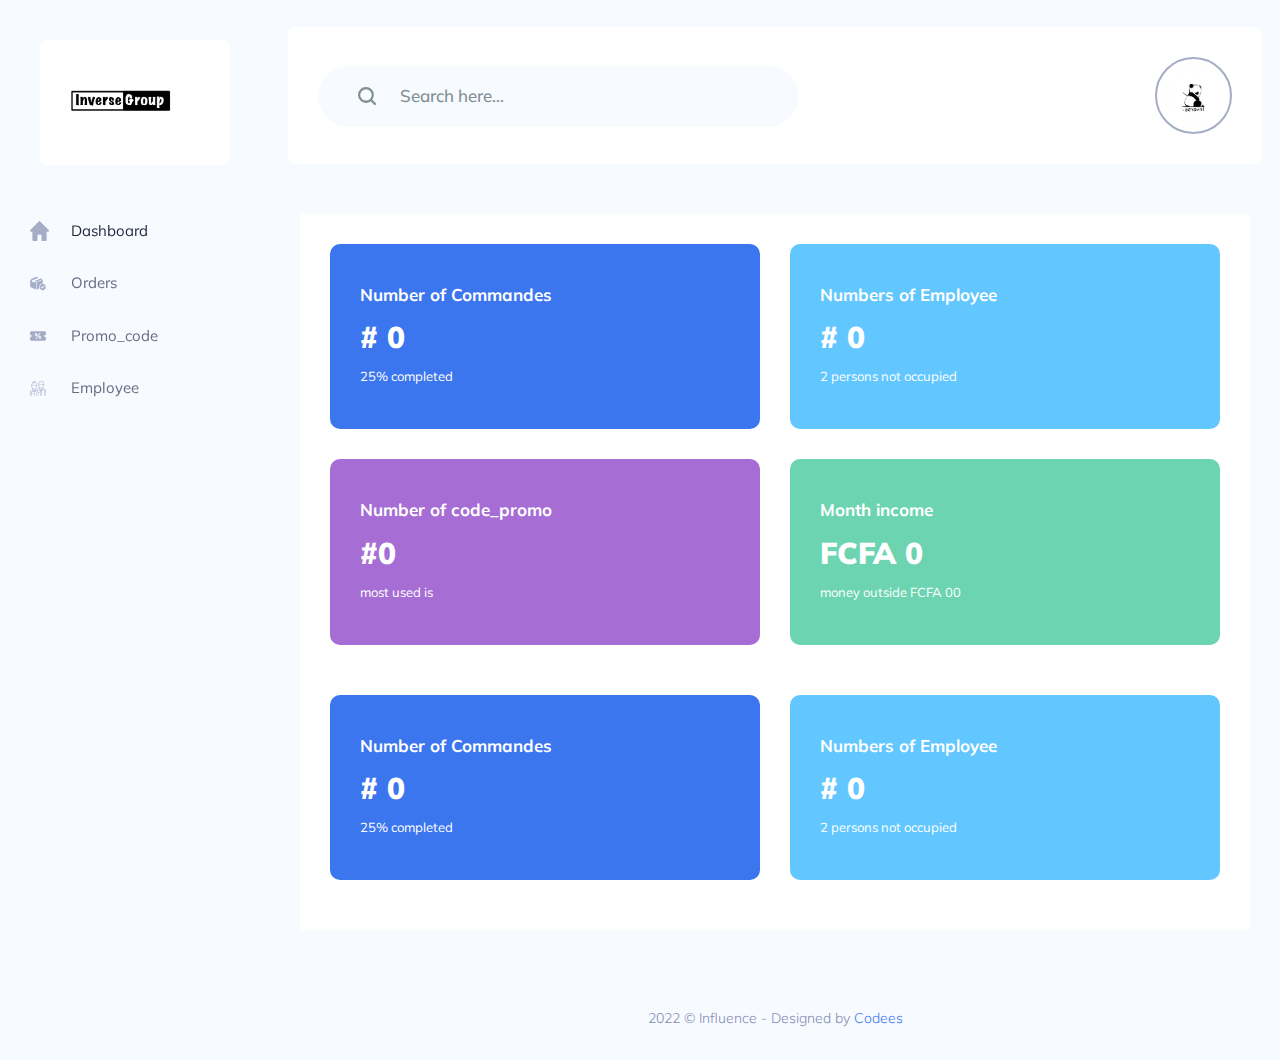
==== commit f48a66f3: "level ups" ====
--- a/index.html
+++ b/index.html
@@ -20,22 +20,22 @@
 
     <link rel="stylesheet" href="vendors/owl_carousel/css/owl.carousel.css" />
 
-    <link rel="stylesheet" href="vendors/gijgo/gijgo.min.css" />
+    <!-- <link rel="stylesheet" href="vendors/gijgo/gijgo.min.css" /> -->
 
     <link rel="stylesheet" href="vendors/font_awesome/css/all.min.css" />
-    <link rel="stylesheet" href="vendors/tagsinput/tagsinput.css" />
-
-    <link rel="stylesheet" href="vendors/datatable/css/jquery.dataTables.min.css" />
+    <!-- <link rel="stylesheet" href="vendors/tagsinput/tagsinput.css" /> -->
+
+    <!-- <link rel="stylesheet" href="vendors/datatable/css/jquery.dataTables.min.css" /> -->
     <link rel="stylesheet" href="vendors/datatable/css/responsive.dataTables.min.css" />
-    <link rel="stylesheet" href="vendors/datatable/css/buttons.dataTables.min.css" />
-
-    <link rel="stylesheet" href="vendors/text_editor/summernote-bs4.css" />
+    <!-- <link rel="stylesheet" href="vendors/datatable/css/buttons.dataTables.min.css" /> -->
+
+    <!-- <link rel="stylesheet" href="vendors/text_editor/summernote-bs4.css" /> -->
 
     <link rel="stylesheet" href="vendors/morris/morris.css">
 
     <link rel="stylesheet" href="vendors/material_icon/material-icons.css" />
 
-    <link rel="stylesheet" href="css/metisMenu.css">
+ 
 
     <link rel="stylesheet" href="css/style1.css" />
     <link rel="stylesheet" href="css/colors/default.css" id="colorSkinCSS">
@@ -173,77 +173,6 @@
                         </div>
                     </div>
                     
-                    <div class="col-lg-12 col-xl-6">
-                        <div class="white_box mb_30 min_430">
-                            <div class="box_header  box_header_block ">
-                                <div class="main-title">
-                                    <h3 class="mb-0">AP and AR Balance</h3>
-                                    <span>Avg. $5,309</span>
-                                </div>
-                                <div class="box_select d-flex">
-                                    <select class="nice_Select2 mr_5">
-                                        <option value="1">Monthly</option>
-                                        <option value="1">Monthly</option>
-                                    </select>
-                                    <select class="nice_Select2 ">
-                                        <option value="1">Last Year</option>
-                                        <option value="1">this Year</option>
-                                    </select>
-                                </div>
-                            </div>
-                            <div id="bar_active"></div>
-                        </div>
-                    </div>
-                    <div class="col-md-6 col-lg-6 col-xl-3 ">
-                        <div class="white_box mb_30 min_430">
-                            <div class="box_header  box_header_block">
-                                <div class="main-title">
-                                    <h3 class="mb-0">% of Income Budget</h3>
-                                </div>
-                            </div>
-                            <div id="radial_2"></div>
-                            <div class="radial_footer">
-                                <div class="radial_footer_inner d-flex justify-content-between">
-                                    <div class="left_footer">
-                                        <h5> <span style="background-color: #EDECFE;"></span> Blance</h5>
-                                        <p>-$18,570</p>
-                                    </div>
-                                    <div class="left_footer">
-                                        <h5> <span style="background-color: #A4A1FB;"></span> Blance</h5>
-                                        <p>$31,430</p>
-                                    </div>
-                                </div>
-                                <div class="radial_bottom">
-                                    <p><a href="#">View Full Report</a></p>
-                                </div>
-                            </div>
-                        </div>
-                    </div>
-                    <div class="col-md-6 col-lg-6 col-xl-3">
-                        <div class="white_box min_430">
-                            <div class="box_header  box_header_block">
-                                <div class="main-title">
-                                    <h3 class="mb-0">% of Expenses Budget</h3>
-                                </div>
-                            </div>
-                            <div id="radial_1"></div>
-                            <div class="radial_footer">
-                                <div class="radial_footer_inner d-flex justify-content-between">
-                                    <div class="left_footer">
-                                        <h5> <span style="background-color: #EDECFE;"></span> Blance</h5>
-                                        <p>-$18,570</p>
-                                    </div>
-                                    <div class="left_footer">
-                                        <h5> <span style="background-color: #A4A1FB;"></span> Blance</h5>
-                                        <p>$31,430</p>
-                                    </div>
-                                </div>
-                                <div class="radial_bottom">
-                                    <p><a href="#">View Full Report</a></p>
-                                </div>
-                            </div>
-                        </div>
-                    </div>
 
                 </div>
             </div>
@@ -266,10 +195,6 @@
 
     <script src="js/jquery1-3.4.1.min.js"></script>
 
-    <script src="js/popper1.min.js"></script>
-
-    <script src="js/bootstrap1.min.js"></script>
-
     <script src="js/metisMenu.js"></script>
 
     <script src="vendors/count_up/jquery.waypoints.min.js"></script>
@@ -281,38 +206,15 @@
     <script src="vendors/swiper_slider/js/swiper.min.js"></script>
 
     <script src="vendors/niceselect/js/jquery.nice-select.min.js"></script>
-
-    <script src="vendors/owl_carousel/js/owl.carousel.min.js"></script>
-
-    <script src="vendors/gijgo/gijgo.min.js"></script>
-
-    <script src="vendors/datatable/js/jquery.dataTables.min.js"></script>
-    <script src="vendors/datatable/js/dataTables.responsive.min.js"></script>
-    <script src="vendors/datatable/js/dataTables.buttons.min.js"></script>
-    <script src="vendors/datatable/js/buttons.flash.min.js"></script>
-    <script src="vendors/datatable/js/jszip.min.js"></script>
-    <script src="vendors/datatable/js/pdfmake.min.js"></script>
-    <script src="vendors/datatable/js/vfs_fonts.js"></script>
-    <script src="vendors/datatable/js/buttons.html5.min.js"></script>
-    <script src="vendors/datatable/js/buttons.print.min.js"></script>
+  
     <script src="js/chart.min.js"></script>
 
     <script src="vendors/progressbar/jquery.barfiller.js"></script>
 
-    <script src="vendors/tagsinput/tagsinput.js"></script>
-
-    <script src="vendors/text_editor/summernote-bs4.js"></script>
-    <script src="vendors/apex_chart/apexcharts.js"></script>
-
     <script src="js/custom.js"></script>
 
     <script src="js/active_chart.js"></script>
-    <script src="vendors/apex_chart/radial_active.js"></script>
-    <script src="vendors/apex_chart/stackbar.js"></script>
-    <script src="vendors/apex_chart/area_chart.js"></script>
-
-    <script src="vendors/apex_chart/bar_active_1.js"></script>
-    <script src="vendors/chartjs/chartjs_active.js"></script>
+   
 
 </body>
 
--- a/css/style1.css
+++ b/css/style1.css
@@ -3595,7 +3595,7 @@
 }
 
 .single_element .single_quick_activity:hover::before {
-    background-image: url(../img/panda.PNG);
+    background-image: url(../img/panda.png);
 }
 
 .single_element .single_quick_activity:hover .quick_activity_icon {
